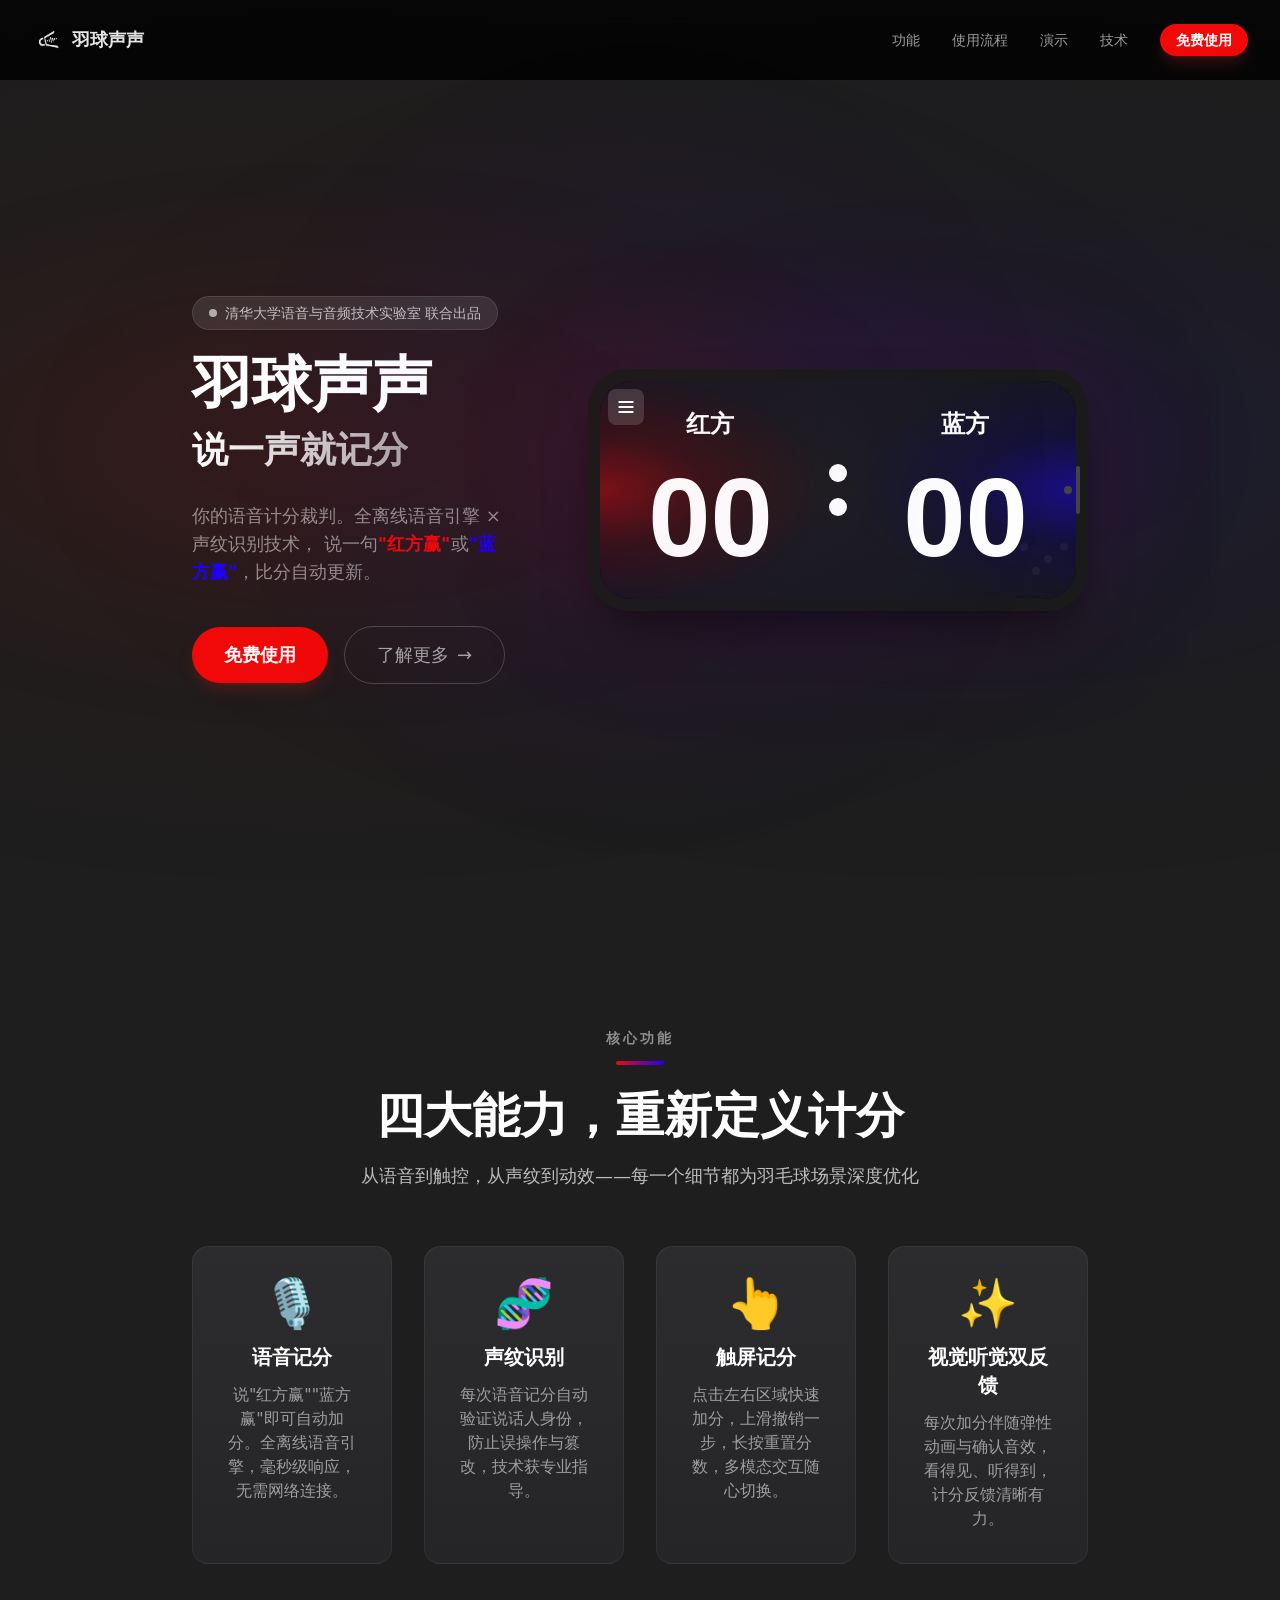
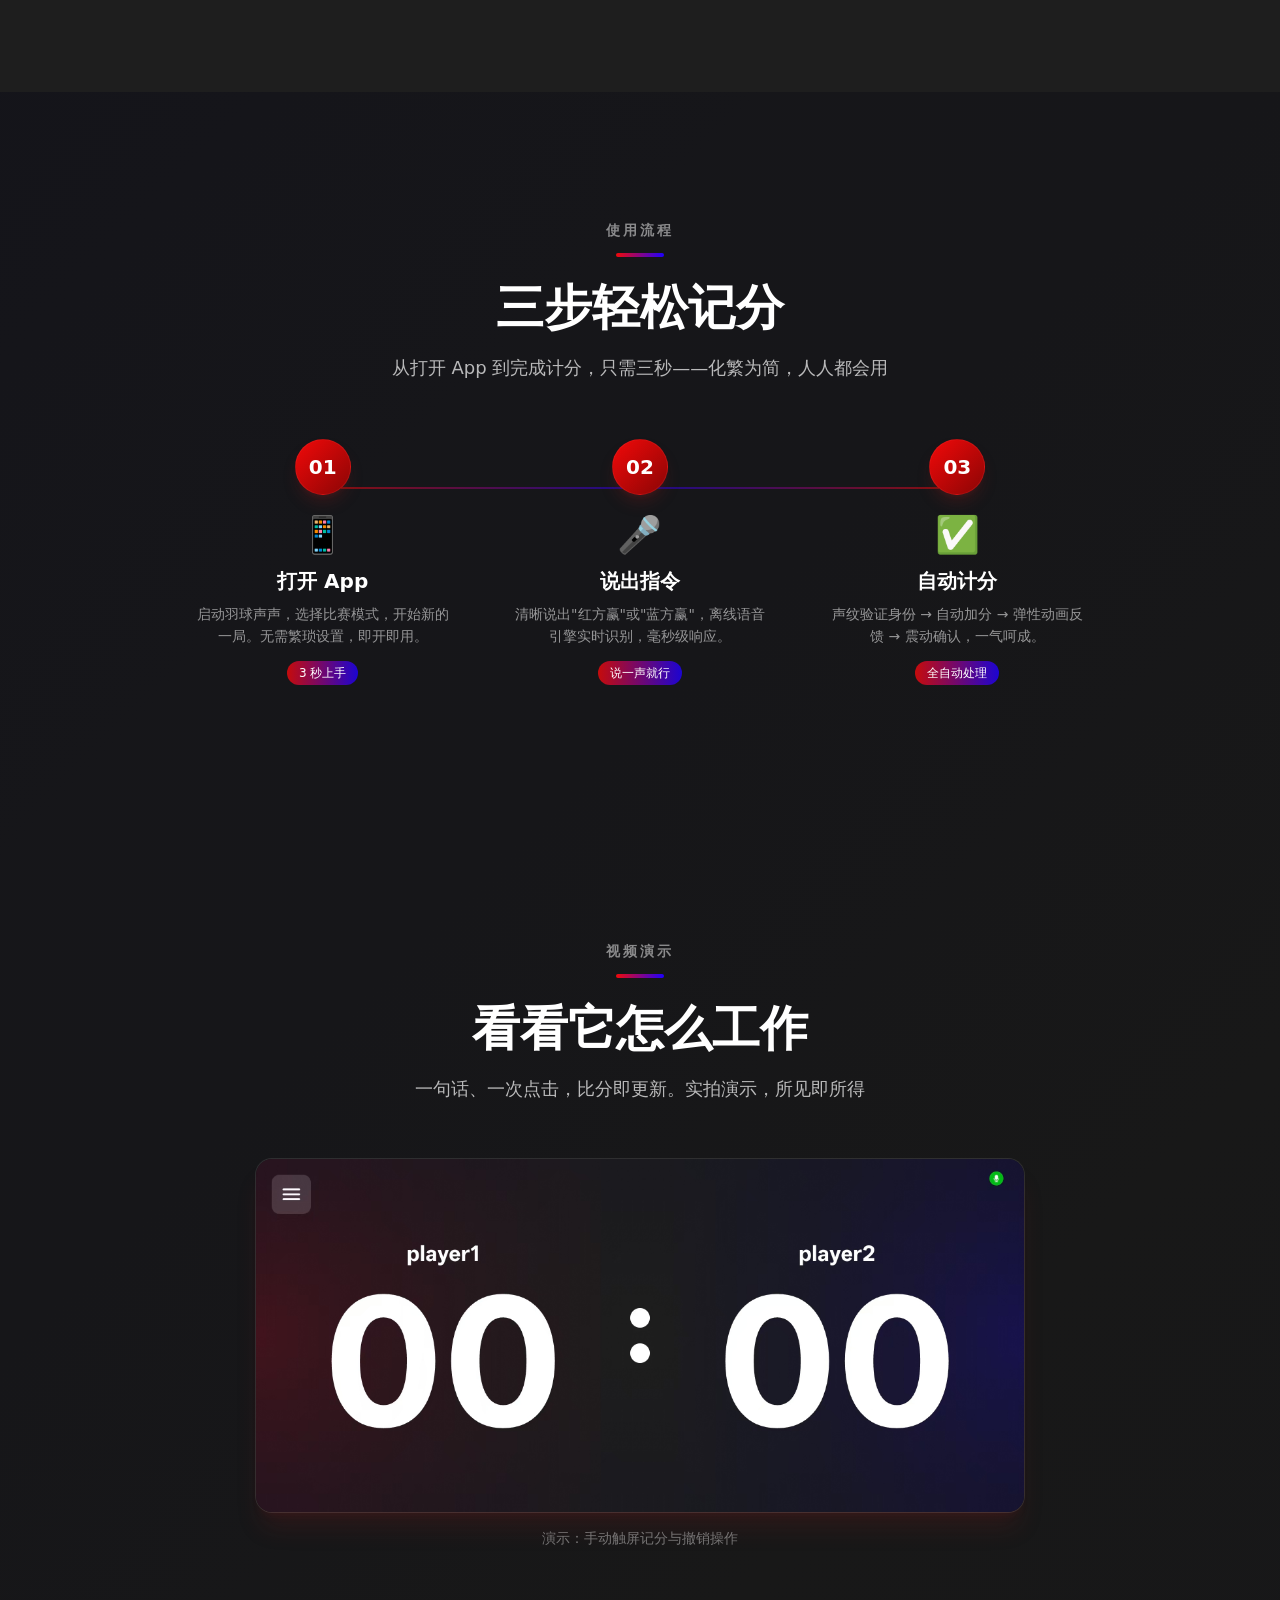
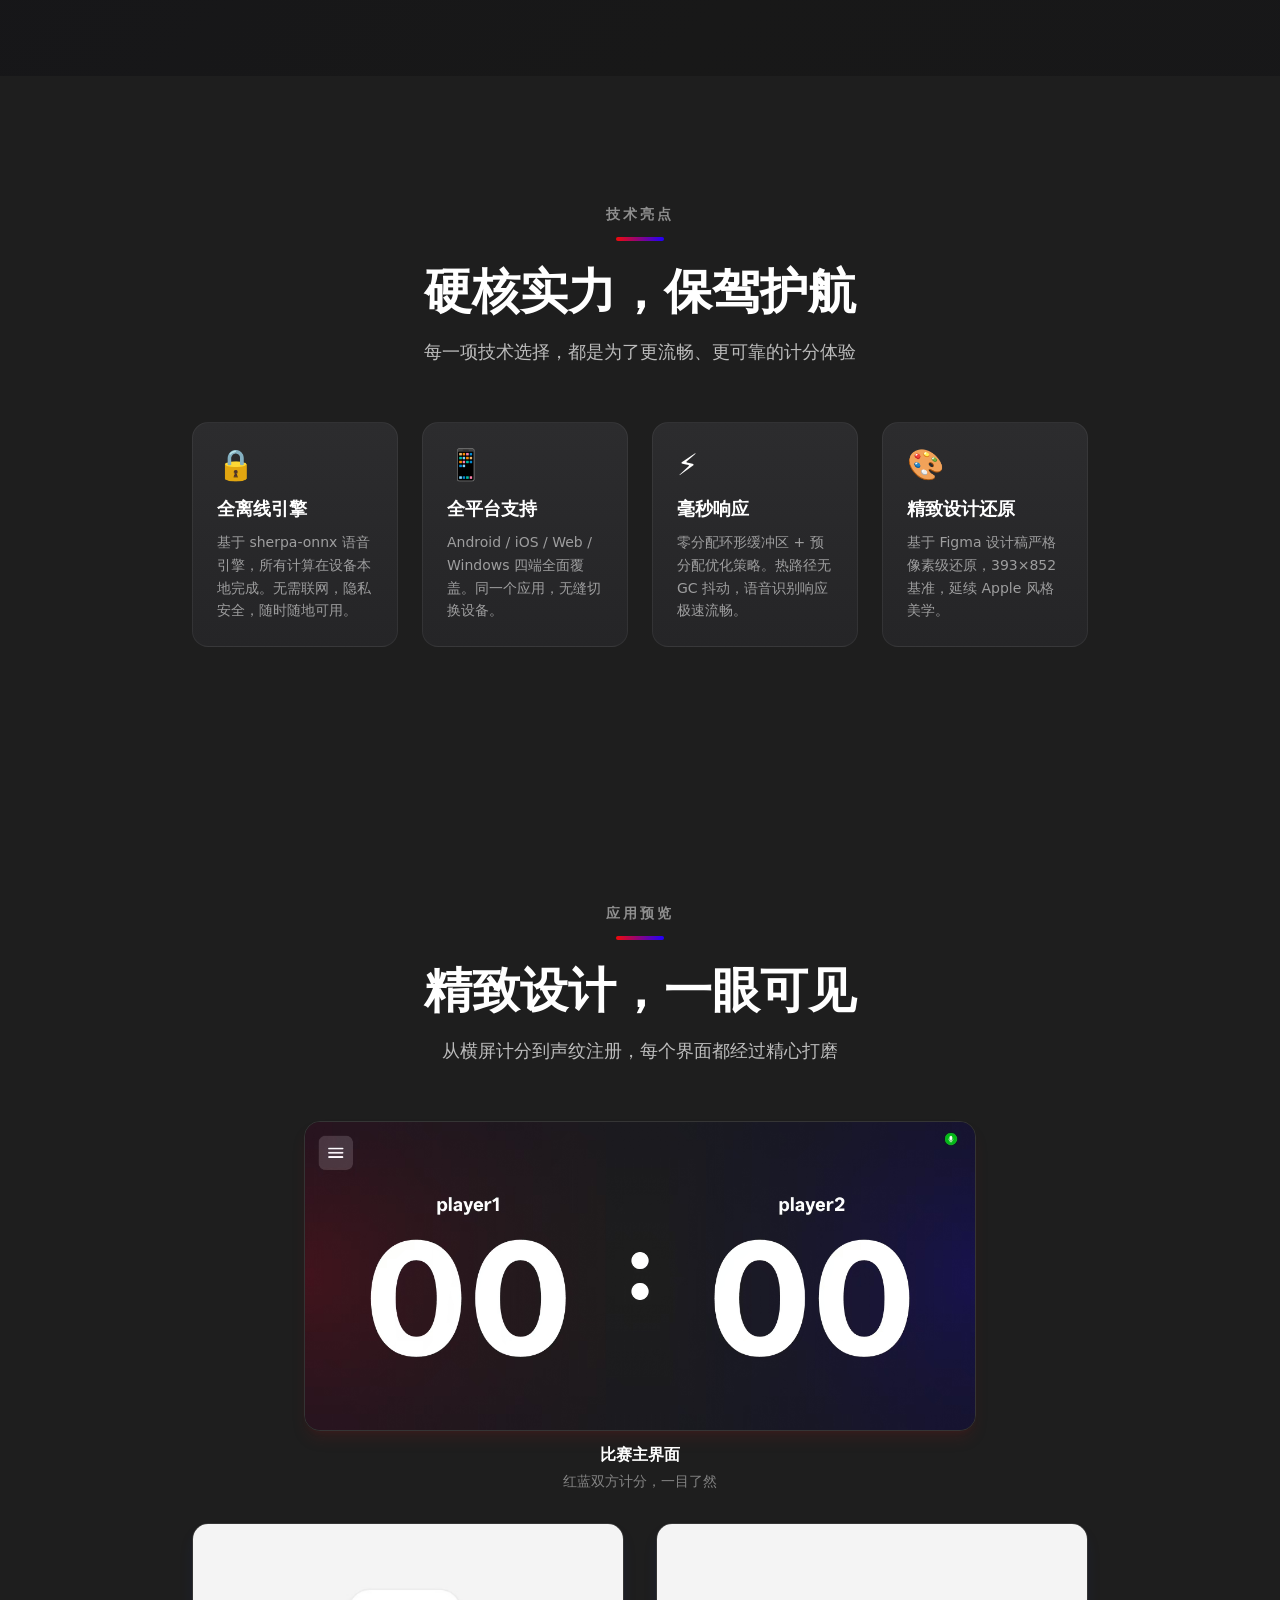
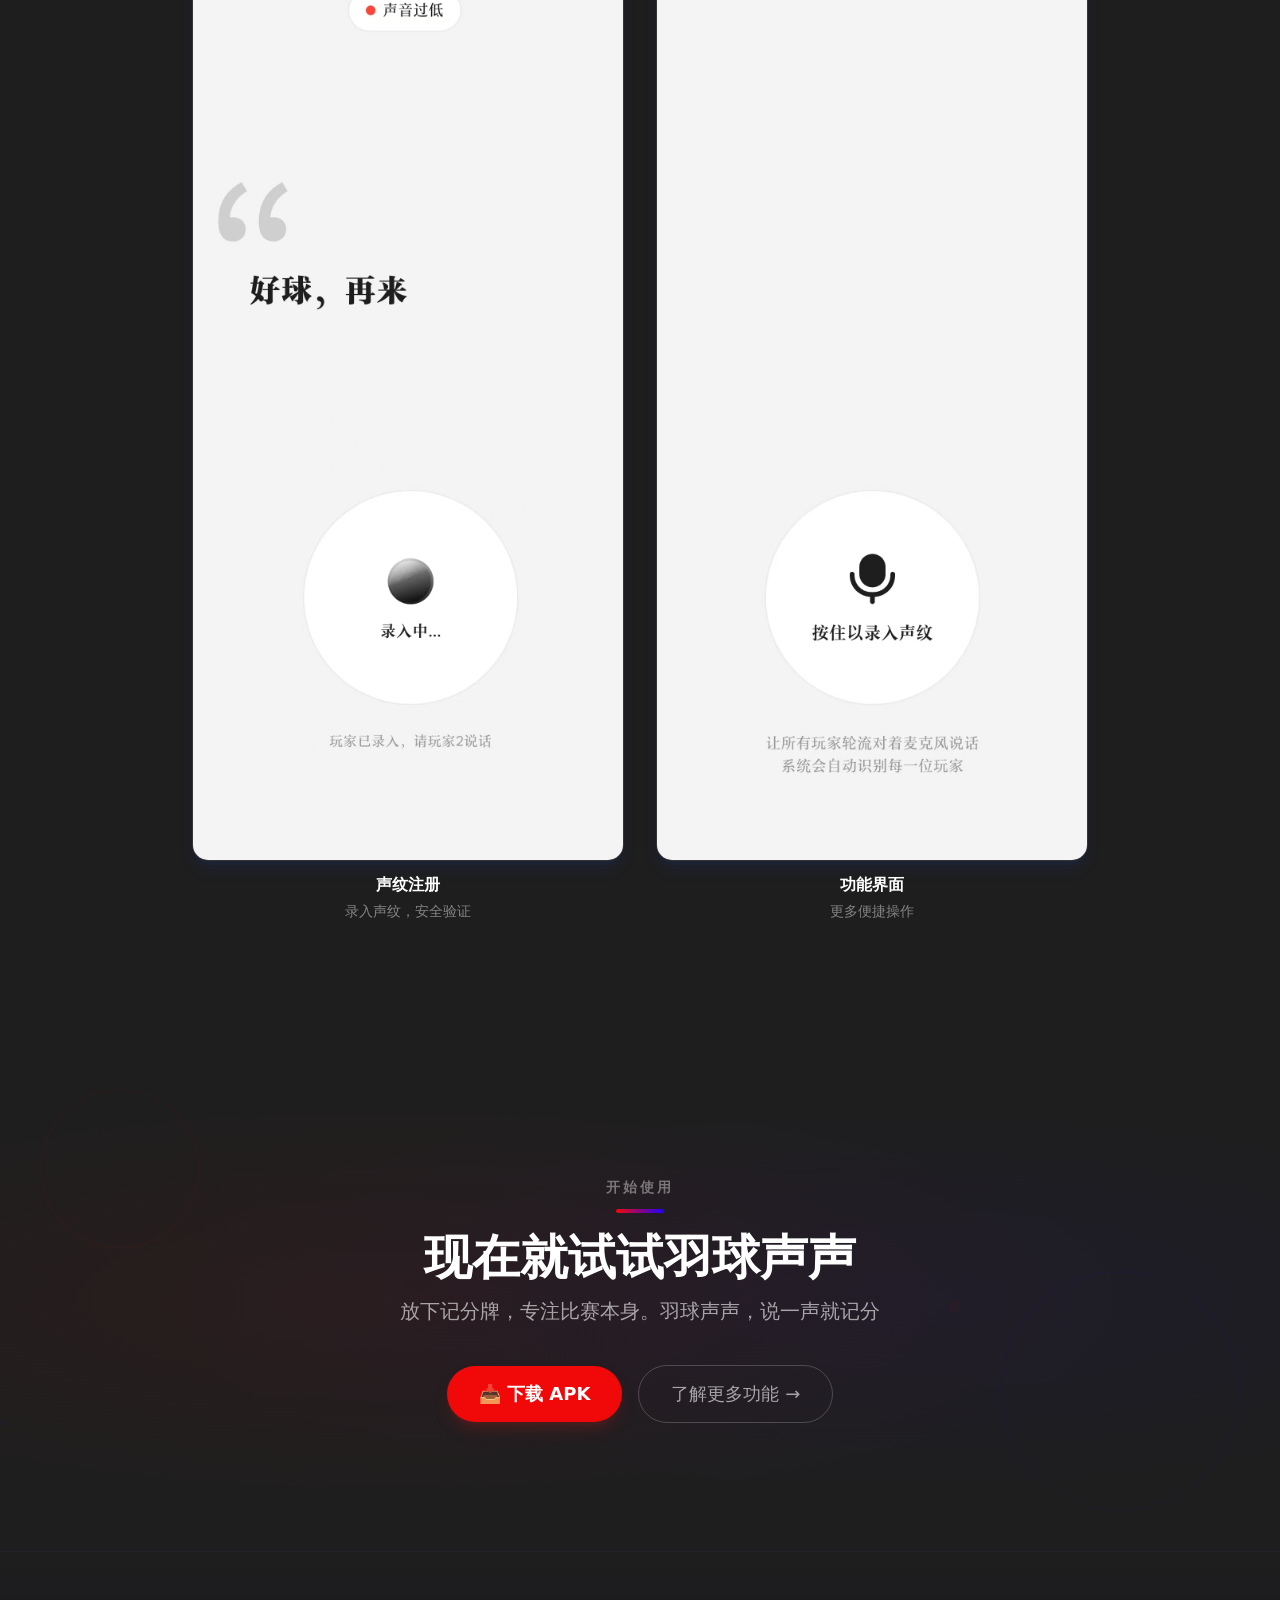
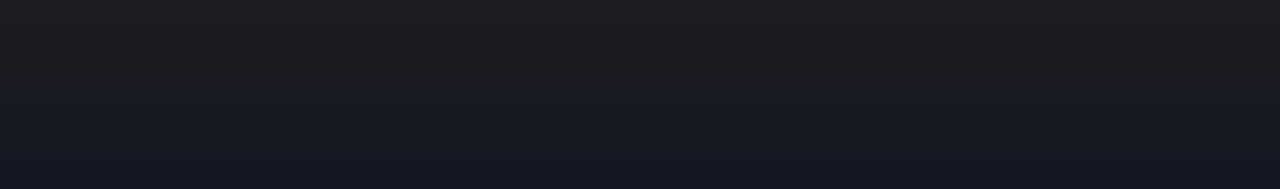
==== index.html @ 845336e5 "🎉 初始发布：羽球声声落地页 - 深色红蓝运动主题落地页 - 交互式计分器手机模拟器 - 粒子 Canvas 背景 - 全面动效系统（scroll reveal、鼠标跟随、3D tilt、磁吸按钮等）" ====
<!DOCTYPE html><html lang="zh-CN"> <head><meta charset="UTF-8"><meta name="viewport" content="width=device-width, initial-scale=1.0"><title>羽球声声 — 你的AI语音计分裁判</title><meta name="description" content="清华大学语音与音频技术实验室联合出品的AI语音羽毛球计分器。说一声就记分，声纹识别防误操作。"><link rel="icon" type="image/png" href="/favicon.png"><link rel="stylesheet" href="/_astro/index.CfbDm1qd.css"></head> <body class="bg-[#1E1E1E] text-white antialiased" style="background: linear-gradient(135deg, #161622 0%, #1E1E1E 50%, #1A1A22 100%);"> <!-- 鼠标跟随氛围光覆层 --> <div id="cursor-glow" class="fixed inset-0 pointer-events-none z-[9999]" style="background: radial-gradient(600px circle at var(--mx, 50%) var(--my, 50%), rgba(241,9,9,0.035) 0%, rgba(30,0,255,0.025) 40%, transparent 70%);"></div>  <header class="fixed top-0 left-0 right-0 z-50 bg-black/80 backdrop-blur-md transition-shadow duration-300" id="header"> <div class="max-w-7xl mx-auto px-5 md:px-8 flex items-center justify-between h-16 md:h-20"> <a href="/" class="flex items-center gap-2 shrink-0"> <img src="/assets/logo.png" alt="羽球声声" class="h-7 md:h-8 w-auto brightness-0 invert opacity-90"> <span class="font-bold text-base md:text-lg text-white/90">羽球声声</span> </a> <div class="hidden md:flex items-center gap-6 lg:gap-8"> <a href="#features" class="text-sm font-medium text-white/60 hover:text-white transition-colors">功能</a> <a href="#how-it-works" class="text-sm font-medium text-white/60 hover:text-white transition-colors">使用流程</a> <a href="#video" class="text-sm font-medium text-white/60 hover:text-white transition-colors">演示</a> <a href="#tech" class="text-sm font-medium text-white/60 hover:text-white transition-colors">技术</a> <a href="#hero" class="bg-[#F10909] text-white px-4 py-1.5 rounded-full text-sm font-semibold hover:bg-[#d00808] transition-colors shadow-lg shadow-red-900/40">免费使用</a> </div> <!-- Mobile menu button --> <button class="md:hidden flex flex-col gap-1.5 p-2" id="menu-btn" aria-label="菜单"> <span class="block w-6 h-0.5 bg-white/80 transition-all"></span> <span class="block w-6 h-0.5 bg-white/80 transition-all"></span> <span class="block w-6 h-0.5 bg-white/80 transition-all"></span> </button> </div> <!-- Mobile menu --> <div class="md:hidden hidden bg-[#1E1E1E] border-t border-white/10" id="mobile-menu"> <div class="flex flex-col px-5 py-4 gap-3"> <a href="#features" class="py-2 text-sm font-medium text-white/60 hover:text-white">功能</a> <a href="#how-it-works" class="py-2 text-sm font-medium text-white/60 hover:text-white">使用流程</a> <a href="#video" class="py-2 text-sm font-medium text-white/60 hover:text-white">演示</a> <a href="#tech" class="py-2 text-sm font-medium text-white/60 hover:text-white">技术</a> <a href="#hero" class="bg-white text-black px-5 py-2.5 rounded-full text-sm font-semibold text-center">免费使用</a> </div> </div> </header> <script type="module">const n=document.getElementById("header");window.addEventListener("scroll",()=>{n.classList.toggle("shadow-[0_1px_3px_rgba(255,255,255,0.08)]",window.scrollY>20)});const d=document.getElementById("menu-btn"),e=document.getElementById("mobile-menu");d?.addEventListener("click",()=>{e?.classList.toggle("hidden")});e?.querySelectorAll("a").forEach(t=>{t.addEventListener("click",()=>e.classList.add("hidden"))});</script> <section class="relative min-h-screen flex items-center overflow-hidden bg-[#1E1E1E] pt-20" id="hero"> <!-- 背景径向渐变氛围光：红蓝 --> <div class="absolute inset-0 bg-[radial-gradient(ellipse_at_25%_50%,rgba(241,9,9,0.12)_0%,rgba(139,5,5,0.04)_40%,transparent_70%)] parallax-bg"></div> <div class="absolute inset-0 bg-[radial-gradient(ellipse_at_75%_50%,rgba(30,0,255,0.10)_0%,rgba(14,0,123,0.03)_40%,transparent_70%)] parallax-bg"></div> <!-- Canvas 粒子背景 --> <canvas id="particle-canvas" class="absolute inset-0 w-full h-full pointer-events-none"></canvas> <div class="section-container relative z-10 w-full"> <div class="flex flex-col lg:flex-row items-center gap-14 lg:gap-20"> <!-- Left: Text content --> <div class="flex-1 text-center lg:text-left"> <div class="inline-flex items-center gap-2 bg-white/10 backdrop-blur-sm rounded-full px-4 py-1.5 mb-6 shadow-sm border border-white/10"> <span class="w-2 h-2 bg-white/60 rounded-full animate-pulse"></span> <span class="text-xs md:text-sm font-medium text-white/70">清华大学语音与音频技术实验室 联合出品</span> </div> <h1 class="text-4xl md:text-5xl lg:text-6xl font-extrabold text-white leading-tight mb-4">
羽球声声
</h1> <p class="text-2xl md:text-3xl lg:text-4xl font-bold text-white/80 mb-2 gradient-text-white inline-block">
说一声就记分
</p> <p class="text-base md:text-lg text-white/50 mt-6 mb-10 max-w-md mx-auto lg:mx-0 leading-relaxed">
你的语音计分裁判。全离线语音引擎 × 声纹识别技术，
          说一句<span class="font-semibold text-[#F10909]">"红方赢"</span>或<span class="font-semibold text-[#1E00FF]">"蓝方赢"</span>，比分自动更新。
</p> <div class="flex flex-col sm:flex-row items-center gap-4 justify-center lg:justify-start"> <a href="https://github.com/asher020950-rgb/yuqiushengsheng-apk/releases/download/v1.0.0/yumaoqiu.apk" target="_blank" class="magnetic-btn bg-[#F10909] text-white px-8 py-3.5 rounded-full text-lg font-semibold hover:bg-[#d00808] transition-all hover:shadow-xl hover:shadow-red-900/30 hover:scale-105 active:scale-95 shadow-lg shadow-red-900/40">
免费使用
</a> <a href="#features" class="group inline-flex items-center gap-2 text-white/60 px-8 py-3.5 rounded-full text-lg font-medium border border-white/20 hover:border-[#1E00FF]/50 hover:text-white hover:bg-white/5 transition-all">
了解更多 <span class="inline-block transition-transform duration-300 group-hover:translate-x-1.5">→</span> </a> </div> </div> <!-- Right: Landscape Phone Mockup with Interactive Scorekeeper --> <div class="flex-1 flex justify-center lg:justify-end"> <div class="relative"> <div class="relative w-[340px] sm:w-[420px] md:w-[500px] phone-tilt"> <div class="relative bg-[#1a1a1a] rounded-[2.5rem] p-3 shadow-2xl shadow-black/50"> <!-- Camera dot (landscape top) --> <div class="absolute top-1/2 -translate-y-1/2 right-4 w-2 h-2 bg-[#444] rounded-full z-10"></div> <!-- Screen: Interactive Scorekeeper --> <div class="bg-black rounded-[2rem] overflow-hidden relative touch-none select-none" style="aspect-ratio: 2352/1080;"> <!-- Layer 1: 全屏深色背景 (同 Flutter RadialGradient) --> <div class="absolute inset-0" style="background: radial-gradient(circle at center, #1E1E1E 0%, #1A1A20 50%, #161622 100%);"></div> <!-- Layer 2: 红/蓝氛围光（呼吸灯） --> <div class="absolute left-0 top-0 bottom-0 w-[45%] z-[1] glow-layer-glow-red"></div> <div class="absolute right-0 top-0 bottom-0 w-[45%] z-[1] glow-layer-glow-blue"></div> <!-- Layer 3: 加分闪白覆层 --> <div id="red-flash" class="absolute left-0 top-0 bottom-0 w-[45%] z-[2] pointer-events-none flash-overlay flash-red"></div> <div id="blue-flash" class="absolute right-0 top-0 bottom-0 w-[45%] z-[2] pointer-events-none flash-overlay flash-blue"></div> <!-- Layer 4: 比分内容布局 (flex row — 同 Flutter Row) --> <div class="absolute inset-0 z-[3] flex items-stretch"> <!-- 红方 (左半) --> <div id="red-zone" class="flex-1 flex items-center justify-center cursor-pointer select-none" style="touch-action: none; -webkit-user-select: none; user-select: none;"> <div class="text-center pointer-events-none"> <div class="text-white font-bold mb-3 sm:mb-4 md:mb-5 select-none" style="font-family: 'PingFang SC', 'SF Pro Display', sans-serif; font-size: clamp(14px, 3.5cqi, 24px);">红方</div> <div id="red-score" class="text-white font-extrabold leading-none select-none score-number" style="font-family: 'SF Pro Display', 'Helvetica Neue', sans-serif; font-size: clamp(2.8rem, 18cqi, 7rem);">00</div> </div> </div> <!-- 中间分割: 两个白色圆点 (同 Flutter _buildDotDivider) --> <div class="flex flex-col items-center justify-center gap-3 sm:gap-4 pointer-events-none px-1 sm:px-2 z-[4]"> <div class="w-[14px] h-[14px] sm:w-[18px] sm:h-[18px] bg-white rounded-full"></div> <div class="w-[14px] h-[14px] sm:w-[18px] sm:h-[18px] bg-white rounded-full"></div> </div> <!-- 蓝方 (右半) --> <div id="blue-zone" class="flex-1 flex items-center justify-center cursor-pointer select-none" style="touch-action: none; -webkit-user-select: none; user-select: none;"> <div class="text-center pointer-events-none"> <div class="text-white font-bold mb-3 sm:mb-4 md:mb-5 select-none" style="font-family: 'PingFang SC', 'SF Pro Display', sans-serif; font-size: clamp(14px, 3.5cqi, 24px);">蓝方</div> <div id="blue-score" class="text-white font-extrabold leading-none select-none score-number" style="font-family: 'SF Pro Display', 'Helvetica Neue', sans-serif; font-size: clamp(2.8rem, 18cqi, 7rem);">00</div> </div> </div> </div> <!-- Layer 5: 汉堡菜单 (同 Flutter _buildHamburgerMenu) --> <div class="absolute left-1.5 sm:left-2 top-1.5 sm:top-2 w-8 h-8 sm:w-9 sm:h-9 z-[6] bg-white/15 rounded-lg flex items-center justify-center pointer-events-none" style="border-radius: 8px;"> <svg width="20" height="20" viewBox="0 0 24 24" fill="none" stroke="white" stroke-width="2.5" stroke-linecap="round"> <line x1="4" y1="6" x2="20" y2="6"></line> <line x1="4" y1="12" x2="20" y2="12"></line> <line x1="4" y1="18" x2="20" y2="18"></line> </svg> </div> <!-- Layer 6: 上划撤回引导 Toast (同 Flutter _buildGuideToast) --> <div id="guide-toast" class="absolute top-2 sm:top-3 left-1/2 -translate-x-1/2 z-[6] pointer-events-none opacity-0 transition-opacity duration-300" style="display: none;"> <div class="bg-white rounded-full px-3 py-1.5 sm:px-4 sm:py-2 shadow-sm flex items-center gap-1.5 border" style="border-color: #EBEBEB; border-radius: 18px;"> <span class="w-2 h-2 rounded-full" style="background-color: #FF453A;"></span> <span class="text-xs sm:text-sm font-medium whitespace-nowrap" style="font-family: 'PingFang SC', sans-serif; color: #1E1E1E;">↑ 上划撤回</span> </div> </div> <!-- Layer 7: 重置确认弹窗 (同 Flutter AlertDialog) --> <div id="reset-dialog" class="hidden absolute inset-0 z-10 flex items-center justify-center" style="background: rgba(0,0,0,0.55);"> <div class="bg-white rounded-2xl p-5 mx-4 shadow-xl" style="max-width: 220px; border-radius: 16px;"> <div class="text-base font-bold mb-2" style="font-family: 'PingFang SC', sans-serif; color: #1E1E1E;">重置分数</div> <div class="text-sm mb-4" style="font-family: 'PingFang SC', sans-serif; color: #666;">确定要将双方分数重置为 0 吗？</div> <div class="flex justify-end gap-4"> <button id="reset-cancel" class="text-sm font-medium bg-transparent border-0 cursor-pointer" style="font-family: 'PingFang SC', sans-serif; color: #999;">取消</button> <button id="reset-confirm" class="text-sm font-bold bg-transparent border-0 cursor-pointer" style="font-family: 'PingFang SC', sans-serif; color: #FF453A;">确定</button> </div> </div> </div> </div> <!-- /Screen --> <!-- Home indicator (landscape right) --> <div class="absolute right-2 top-1/2 -translate-y-1/2 w-1 h-12 bg-[#444] rounded-full"></div> </div> <!-- Glow: 红蓝氛围 --> <div class="absolute -inset-4 bg-[#F10909]/5 rounded-[3rem] blur-3xl -z-10"></div> <div class="absolute -inset-6 bg-[#1E00FF]/5 rounded-[3rem] blur-3xl -z-10"></div> <!-- Decorative dots --> <div class="absolute -bottom-3 -right-3 w-20 h-20 opacity-10"> <div class="w-2 h-2 bg-white/60 rounded-full absolute top-0 left-0"></div> <div class="w-2 h-2 bg-white/60 rounded-full absolute top-6 left-3"></div> <div class="w-2 h-2 bg-white/60 rounded-full absolute top-0 left-10"></div> <div class="w-2 h-2 bg-white/60 rounded-full absolute top-3 left-6"></div> </div> </div> </div> </div> </div> </div> </section>  <script type="module" src="/_astro/Hero.astro_astro_type_script_index_0_lang.BxeQw0Gq.js"></script> <section id="features" class="py-24 md:py-32 bg-[#1E1E1E]"> <div class="section-container"> <p class="section-label">核心功能</p> <div class="section-divider"></div> <h2 class="section-title">四大能力，重新定义计分</h2> <p class="section-subtitle">从语音到触控，从声纹到动效——每一个细节都为羽毛球场景深度优化</p> <div class="grid grid-cols-1 md:grid-cols-2 lg:grid-cols-4 gap-6 md:gap-8" data-stagger> <div class="reveal-left group dark-card p-7 md:p-8 text-center hover:-translate-y-2" style="background:linear-gradient(180deg, #2C2C2E 0%, #252527 100%);transition-delay:0ms"> <div class="relative inline-block"> <div class="text-4xl md:text-5xl mb-4 group-hover:scale-110 transition-transform duration-300 icon-float">🎙️</div> <div class="absolute -inset-4 rounded-full opacity-0 group-hover:opacity-100 transition-opacity duration-500 pointer-events-none" style="background:radial-gradient(circle, rgba(241,9,9,0.03) 0%, transparent 70%)"></div> </div> <h3 class="text-xl font-bold text-white mb-3">语音记分</h3> <p class="text-sm md:text-base text-white/55 leading-relaxed">说&quot;红方赢&quot;&quot;蓝方赢&quot;即可自动加分。全离线语音引擎，毫秒级响应，无需网络连接。</p> </div><div class="reveal-right group dark-card p-7 md:p-8 text-center hover:-translate-y-2" style="background:linear-gradient(180deg, #2C2C2E 0%, #252527 100%);transition-delay:100ms"> <div class="relative inline-block"> <div class="text-4xl md:text-5xl mb-4 group-hover:scale-110 transition-transform duration-300 icon-float">🧬</div> <div class="absolute -inset-4 rounded-full opacity-0 group-hover:opacity-100 transition-opacity duration-500 pointer-events-none" style="background:radial-gradient(circle, rgba(30,0,255,0.03) 0%, transparent 70%)"></div> </div> <h3 class="text-xl font-bold text-white mb-3">声纹识别</h3> <p class="text-sm md:text-base text-white/55 leading-relaxed">每次语音记分自动验证说话人身份，防止误操作与篡改，技术获专业指导。</p> </div><div class="reveal-left group dark-card p-7 md:p-8 text-center hover:-translate-y-2" style="background:linear-gradient(180deg, #2C2C2E 0%, #252527 100%);transition-delay:200ms"> <div class="relative inline-block"> <div class="text-4xl md:text-5xl mb-4 group-hover:scale-110 transition-transform duration-300 icon-float">👆</div> <div class="absolute -inset-4 rounded-full opacity-0 group-hover:opacity-100 transition-opacity duration-500 pointer-events-none" style="background:radial-gradient(circle, rgba(241,9,9,0.03) 0%, transparent 70%)"></div> </div> <h3 class="text-xl font-bold text-white mb-3">触屏记分</h3> <p class="text-sm md:text-base text-white/55 leading-relaxed">点击左右区域快速加分，上滑撤销一步，长按重置分数，多模态交互随心切换。</p> </div><div class="reveal-right group dark-card p-7 md:p-8 text-center hover:-translate-y-2" style="background:linear-gradient(180deg, #2C2C2E 0%, #252527 100%);transition-delay:300ms"> <div class="relative inline-block"> <div class="text-4xl md:text-5xl mb-4 group-hover:scale-110 transition-transform duration-300 icon-float">✨</div> <div class="absolute -inset-4 rounded-full opacity-0 group-hover:opacity-100 transition-opacity duration-500 pointer-events-none" style="background:radial-gradient(circle, rgba(30,0,255,0.03) 0%, transparent 70%)"></div> </div> <h3 class="text-xl font-bold text-white mb-3">视觉听觉双反馈</h3> <p class="text-sm md:text-base text-white/55 leading-relaxed">每次加分伴随弹性动画与确认音效，看得见、听得到，计分反馈清晰有力。</p> </div> </div> </div> </section> <section id="how-it-works" class="py-24 md:py-32 bg-black/20"> <div class="section-container"> <p class="section-label">使用流程</p> <div class="section-divider"></div> <h2 class="section-title">三步轻松记分</h2> <p class="section-subtitle">从打开 App 到完成计分，只需三秒——化繁为简，人人都会用</p> <div class="grid grid-cols-1 md:grid-cols-3 gap-10 md:gap-14 relative" data-stagger> <!-- Connector line (desktop): 红蓝渐变 + 绘制动画 --> <div class="hidden md:block absolute top-12 left-[16.67%] right-[16.67%] h-0.5 bg-gradient-to-r from-[#F10909] via-[#1E00FF] to-[#F10909] opacity-50 line-animate" style="transform: scaleX(0); animation-play-state: paused;"></div> <div class="reveal text-center relative" style="transition-delay:0ms"> <div class="w-14 h-14 rounded-full bg-gradient-to-br from-[#F10909] to-[#8B0505] text-white text-xl font-bold flex items-center justify-center mx-auto mb-5 relative z-10 shadow-lg shadow-red-900/30 border border-red-500/20"> 01 </div> <div class="text-4xl mb-3">📱</div> <h3 class="text-xl font-bold text-white mb-2">打开 App</h3> <p class="text-sm text-white/55 leading-relaxed max-w-xs mx-auto mb-3">启动羽球声声，选择比赛模式，开始新的一局。无需繁琐设置，即开即用。</p> <span class="inline-block text-xs font-medium text-white bg-gradient-to-r from-[#F10909]/80 to-[#1E00FF]/80 px-3 py-1 rounded-full">3 秒上手</span> </div><div class="reveal text-center relative" style="transition-delay:150ms"> <div class="w-14 h-14 rounded-full bg-gradient-to-br from-[#F10909] to-[#8B0505] text-white text-xl font-bold flex items-center justify-center mx-auto mb-5 relative z-10 shadow-lg shadow-red-900/30 border border-red-500/20"> 02 </div> <div class="text-4xl mb-3">🎤</div> <h3 class="text-xl font-bold text-white mb-2">说出指令</h3> <p class="text-sm text-white/55 leading-relaxed max-w-xs mx-auto mb-3">清晰说出&quot;红方赢&quot;或&quot;蓝方赢&quot;，离线语音引擎实时识别，毫秒级响应。</p> <span class="inline-block text-xs font-medium text-white bg-gradient-to-r from-[#F10909]/80 to-[#1E00FF]/80 px-3 py-1 rounded-full">说一声就行</span> </div><div class="reveal text-center relative" style="transition-delay:300ms"> <div class="w-14 h-14 rounded-full bg-gradient-to-br from-[#F10909] to-[#8B0505] text-white text-xl font-bold flex items-center justify-center mx-auto mb-5 relative z-10 shadow-lg shadow-red-900/30 border border-red-500/20"> 03 </div> <div class="text-4xl mb-3">✅</div> <h3 class="text-xl font-bold text-white mb-2">自动计分</h3> <p class="text-sm text-white/55 leading-relaxed max-w-xs mx-auto mb-3">声纹验证身份 → 自动加分 → 弹性动画反馈 → 震动确认，一气呵成。</p> <span class="inline-block text-xs font-medium text-white bg-gradient-to-r from-[#F10909]/80 to-[#1E00FF]/80 px-3 py-1 rounded-full">全自动处理</span> </div> </div> </div> </section> <script type="module">(function(){const e=document.querySelector(".line-animate");if(!e||window.matchMedia("(prefers-reduced-motion: reduce)").matches)return;const n=new IntersectionObserver(([t])=>{t.isIntersecting&&(e.style.animationPlayState="running",n.unobserve(e))},{threshold:.3});n.observe(e)})();</script> <section id="video" class="py-24 md:py-32 bg-black/20"> <div class="section-container"> <p class="section-label">视频演示</p> <div class="section-divider"></div> <h2 class="section-title">看看它怎么工作</h2> <p class="section-subtitle">一句话、一次点击，比分即更新。实拍演示，所见即所得</p> <div class="max-w-3xl mx-auto reveal-left"> <div class="group relative rounded-2xl overflow-hidden shadow-xl shadow-red-900/20 bg-[#1a1a1a] ring-1 ring-white/10 transition-all duration-500"> <div class="absolute -inset-0.5 bg-gradient-to-r from-[#F10909]/0 via-[#1E00FF]/20 to-[#F10909]/0 rounded-2xl opacity-0 group-hover:opacity-100 blur-xl transition-opacity duration-700"></div> <video src="/assets/demo.mp4" class="w-full relative z-10" autoplay muted loop playsinline poster="/assets/screenshot-1.jpg"></video> </div> <p class="text-center text-sm text-white/40 mt-4 reveal" style="transition-delay: 200ms;">演示：手动触屏记分与撤销操作</p> </div> </div> </section> <section id="tech" class="py-24 md:py-32 bg-[#1E1E1E]"> <div class="section-container"> <p class="section-label">技术亮点</p> <div class="section-divider"></div> <h2 class="section-title">硬核实力，保驾护航</h2> <p class="section-subtitle">每一项技术选择，都是为了更流畅、更可靠的计分体验</p> <div class="grid grid-cols-1 sm:grid-cols-2 lg:grid-cols-4 gap-6" data-stagger> <div class="reveal-scale group dark-card p-6" style="background:linear-gradient(180deg, #2C2C2E 0%, #252527 100%);transition-delay:0ms"> <div class="text-3xl mb-3 transition-transform duration-500 group-hover:scale-110 icon-float">🔒</div> <h3 class="text-lg font-bold text-white mb-2">全离线引擎</h3> <p class="text-sm text-white/55 leading-relaxed">基于 sherpa-onnx 语音引擎，所有计算在设备本地完成。无需联网，隐私安全，随时随地可用。</p> </div><div class="reveal-scale group dark-card p-6" style="background:linear-gradient(180deg, #2C2C2E 0%, #252527 100%);transition-delay:80ms"> <div class="text-3xl mb-3 transition-transform duration-500 group-hover:scale-110 icon-float">📱</div> <h3 class="text-lg font-bold text-white mb-2">全平台支持</h3> <p class="text-sm text-white/55 leading-relaxed">Android / iOS / Web / Windows 四端全面覆盖。同一个应用，无缝切换设备。</p> </div><div class="reveal-scale group dark-card p-6" style="background:linear-gradient(180deg, #2C2C2E 0%, #252527 100%);transition-delay:160ms"> <div class="text-3xl mb-3 transition-transform duration-500 group-hover:scale-110 icon-float">⚡</div> <h3 class="text-lg font-bold text-white mb-2">毫秒响应</h3> <p class="text-sm text-white/55 leading-relaxed">零分配环形缓冲区 + 预分配优化策略。热路径无 GC 抖动，语音识别响应极速流畅。</p> </div><div class="reveal-scale group dark-card p-6" style="background:linear-gradient(180deg, #2C2C2E 0%, #252527 100%);transition-delay:240ms"> <div class="text-3xl mb-3 transition-transform duration-500 group-hover:scale-110 icon-float">🎨</div> <h3 class="text-lg font-bold text-white mb-2">精致设计还原</h3> <p class="text-sm text-white/55 leading-relaxed">基于 Figma 设计稿严格像素级还原，393×852 基准，延续 Apple 风格美学。</p> </div> </div> </div> </section> <section id="screenshots" class="py-24 md:py-32 bg-[#1E1E1E]"> <div class="section-container"> <p class="section-label">应用预览</p> <div class="section-divider"></div> <h2 class="section-title">精致设计，一眼可见</h2> <p class="section-subtitle">从横屏计分到声纹注册，每个界面都经过精心打磨</p> <div class="max-w-4xl mx-auto"> <!-- Top: 横屏主界面，居中宽幅 --> <div class="reveal mb-6 md:mb-8 max-w-2xl mx-auto"> <div class="group rounded-2xl overflow-hidden shadow-lg shadow-red-900/20 border border-white/10 hover:shadow-xl hover:shadow-red-900/30 transition-all duration-500 hover:scale-[1.01]"> <img src="/assets/screenshot-1.jpg" alt="横屏计分主界面" class="w-full h-auto transition-transform duration-700 group-hover:scale-[1.03]" loading="eager"> </div> <div class="mt-3 text-center"> <h4 class="text-base font-semibold text-white">比赛主界面</h4> <p class="text-sm text-white/45 mt-1">红蓝双方计分，一目了然</p> </div> </div> <!-- Bottom: 两个竖屏界面并列，左右交替滑入 --> <div class="grid grid-cols-1 md:grid-cols-2 gap-6 md:gap-8"> <div class="reveal-left" style="transition-delay:150ms"> <div class="group rounded-2xl overflow-hidden shadow-lg shadow-blue-900/20 border border-white/10 hover:shadow-xl hover:shadow-blue-900/30 transition-all duration-500 hover:scale-[1.02]"> <img src="/assets/screenshot-2.jpg" alt="声纹录入界面" class="w-full h-auto transition-transform duration-700 group-hover:scale-[1.04]" loading="lazy"> </div> <div class="mt-3 text-center"> <h4 class="text-base font-semibold text-white">声纹注册</h4> <p class="text-sm text-white/45 mt-1">录入声纹，安全验证</p> </div> </div><div class="reveal-right" style="transition-delay:300ms"> <div class="group rounded-2xl overflow-hidden shadow-lg shadow-blue-900/20 border border-white/10 hover:shadow-xl hover:shadow-blue-900/30 transition-all duration-500 hover:scale-[1.02]"> <img src="/assets/screenshot-3.jpg" alt="其他功能界面" class="w-full h-auto transition-transform duration-700 group-hover:scale-[1.04]" loading="lazy"> </div> <div class="mt-3 text-center"> <h4 class="text-base font-semibold text-white">功能界面</h4> <p class="text-sm text-white/45 mt-1">更多便捷操作</p> </div> </div> </div> </div> </div> </section> <section id="cta" class="py-24 md:py-32 bg-[#1E1E1E] text-white relative overflow-hidden"> <!-- 红蓝氛围光 --> <div class="absolute inset-0 bg-[radial-gradient(ellipse_at_30%_50%,rgba(241,9,9,0.06)_0%,transparent_60%)]"></div> <div class="absolute inset-0 bg-[radial-gradient(ellipse_at_70%_50%,rgba(30,0,255,0.05)_0%,transparent_60%)]"></div> <!-- Decorative dots --> <div class="absolute inset-0 opacity-[0.03]"> <div class="absolute top-10 left-10 w-40 h-40 border-2 border-[#F10909] rounded-full animate-spin-slow"></div> <div class="absolute bottom-10 right-10 w-60 h-60 border-2 border-[#1E00FF] rounded-full animate-spin-slower"></div> <div class="absolute top-1/2 right-1/4 w-3 h-3 bg-[#F10909] rounded-full animate-pulse"></div> <div class="absolute bottom-1/4 left-1/5 w-2 h-2 bg-[#1E00FF] rounded-full animate-pulse" style="animation-delay: 1s;"></div> </div> <div class="section-container text-center relative z-10"> <p class="text-sm font-semibold tracking-[0.2em] text-white/40 uppercase mb-3">开始使用</p> <div class="w-12 h-1 bg-gradient-to-r from-[#F10909] to-[#1E00FF] rounded-full mx-auto mb-5"></div> <h2 class="text-3xl md:text-4xl lg:text-5xl font-bold mb-4">现在就试试羽球声声</h2> <p class="text-lg md:text-xl text-white/60 mb-10 max-w-xl mx-auto leading-relaxed">
放下记分牌，专注比赛本身。羽球声声，说一声就记分
</p> <div class="flex flex-col sm:flex-row items-center justify-center gap-4"> <a href="https://github.com/asher020950-rgb/yuqiushengsheng-apk/releases/download/v1.0.0/yumaoqiu.apk" target="_blank" class="group magnetic-btn bg-[#F10909] text-white px-8 py-3.5 rounded-full text-lg font-bold hover:bg-[#d00808] transition-all hover:shadow-xl hover:shadow-red-900/30 hover:scale-105 active:scale-95 shadow-lg shadow-red-900/40 btn-pulse-glow"> <span class="inline-block transition-transform duration-500 group-hover:animate-bounce">📥</span> 下载 APK
</a> <a href="#features" class="group text-white/60 px-8 py-3.5 rounded-full text-lg font-medium border border-white/20 hover:border-[#1E00FF]/50 hover:text-white hover:bg-white/5 transition-all">
了解更多功能 <span class="inline-block transition-transform duration-300 group-hover:translate-x-1.5">→</span> </a> </div> </div> </section> <footer class="py-14 bg-[#1E1E1E] text-[#999] border-t border-white/5" style="background: linear-gradient(180deg, #1E1E1E 0%, #161622 100%);"> <div class="section-container reveal"> <div class="flex flex-col md:flex-row items-center justify-between gap-6"> <div class="flex items-center gap-3"> <img src="/assets/logo.png" alt="羽球声声" class="h-8 w-auto brightness-0 invert opacity-80"> <span class="font-bold text-lg text-white/90">羽球声声</span> </div> <div class="flex flex-col md:flex-row items-center gap-4 md:gap-8 text-sm"> <span class="text-white/40">清华大学语音与音频技术实验室 联合出品</span> <span class="hidden md:inline text-white/15">|</span> <span class="text-white/35">声纹技术获研究生指导</span> </div> </div> <div class="mt-10 pt-8 border-t border-white/10 text-center text-sm text-white/30"> <p>&copy; 2026 羽球声声. All rights reserved.</p> </div> </div> </footer>  <!-- 全局动效脚本 --> <script type="module">(function(){const c=window.matchMedia("(prefers-reduced-motion: reduce)");if(c.matches)return;const l=document.getElementById("cursor-glow");if(l&&!c.matches){let e=function(){o+=(t-o)*.08,r+=(n-r)*.08,l.style.setProperty("--mx",o+"%"),l.style.setProperty("--my",r+"%"),requestAnimationFrame(e)},t=50,n=50,o=50,r=50;document.addEventListener("pointermove",s=>{t=s.clientX/window.innerWidth*100,n=s.clientY/window.innerHeight*100}),requestAnimationFrame(e)}const a=[".reveal",".reveal-left",".reveal-right",".reveal-scale"],d=new IntersectionObserver(e=>{e.forEach(t=>{if(t.isIntersecting){const n=t.target.closest("[data-stagger]");n&&n.querySelectorAll(a.join(",")).forEach((r,s)=>{r.style.setProperty("--reveal-delay",`${s*100}ms`)}),requestAnimationFrame(()=>{requestAnimationFrame(()=>{t.target.classList.add("visible")})}),d.unobserve(t.target)}})},{threshold:.08,rootMargin:"0px 0px -40px 0px"});document.querySelectorAll(a.join(",")).forEach(e=>d.observe(e));const m=document.querySelectorAll(".parallax-bg");if(m.length){let e=!1;window.addEventListener("scroll",()=>{e||(requestAnimationFrame(()=>{m.forEach(t=>{const n=t.getBoundingClientRect(),o=n.top+n.height/2,r=window.innerHeight/2,s=(o-r)*.03;t.style.transform=`translateY(${s}px)`}),e=!1}),e=!0)})}const i=document.querySelector(".phone-tilt");i&&(i.addEventListener("pointermove",e=>{const t=i.getBoundingClientRect(),n=(e.clientX-t.left)/t.width,r=((e.clientY-t.top)/t.height-.5)*-6,s=(n-.5)*6;i.style.transform=`perspective(800px) rotateX(${r}deg) rotateY(${s}deg) scale3d(1.02,1.02,1.02)`}),i.addEventListener("pointerleave",()=>{i.style.transform="perspective(800px) rotateX(0deg) rotateY(0deg) scale3d(1,1,1)"})),document.querySelectorAll(".magnetic-btn").forEach(e=>{e.addEventListener("pointermove",t=>{const n=e.getBoundingClientRect(),o=(t.clientX-n.left-n.width/2)*.25,r=(t.clientY-n.top-n.height/2)*.25;e.style.transform=`translate(${o}px, ${r}px)`}),e.addEventListener("pointerleave",()=>{e.style.transform=""})})})();</script> </body> </html>
---- _astro/index.CfbDm1qd.css ----
*,:before,:after{--tw-border-spacing-x: 0;--tw-border-spacing-y: 0;--tw-translate-x: 0;--tw-translate-y: 0;--tw-rotate: 0;--tw-skew-x: 0;--tw-skew-y: 0;--tw-scale-x: 1;--tw-scale-y: 1;--tw-pan-x: ;--tw-pan-y: ;--tw-pinch-zoom: ;--tw-scroll-snap-strictness: proximity;--tw-gradient-from-position: ;--tw-gradient-via-position: ;--tw-gradient-to-position: ;--tw-ordinal: ;--tw-slashed-zero: ;--tw-numeric-figure: ;--tw-numeric-spacing: ;--tw-numeric-fraction: ;--tw-ring-inset: ;--tw-ring-offset-width: 0px;--tw-ring-offset-color: #fff;--tw-ring-color: rgb(59 130 246 / .5);--tw-ring-offset-shadow: 0 0 #0000;--tw-ring-shadow: 0 0 #0000;--tw-shadow: 0 0 #0000;--tw-shadow-colored: 0 0 #0000;--tw-blur: ;--tw-brightness: ;--tw-contrast: ;--tw-grayscale: ;--tw-hue-rotate: ;--tw-invert: ;--tw-saturate: ;--tw-sepia: ;--tw-drop-shadow: ;--tw-backdrop-blur: ;--tw-backdrop-brightness: ;--tw-backdrop-contrast: ;--tw-backdrop-grayscale: ;--tw-backdrop-hue-rotate: ;--tw-backdrop-invert: ;--tw-backdrop-opacity: ;--tw-backdrop-saturate: ;--tw-backdrop-sepia: ;--tw-contain-size: ;--tw-contain-layout: ;--tw-contain-paint: ;--tw-contain-style: }::backdrop{--tw-border-spacing-x: 0;--tw-border-spacing-y: 0;--tw-translate-x: 0;--tw-translate-y: 0;--tw-rotate: 0;--tw-skew-x: 0;--tw-skew-y: 0;--tw-scale-x: 1;--tw-scale-y: 1;--tw-pan-x: ;--tw-pan-y: ;--tw-pinch-zoom: ;--tw-scroll-snap-strictness: proximity;--tw-gradient-from-position: ;--tw-gradient-via-position: ;--tw-gradient-to-position: ;--tw-ordinal: ;--tw-slashed-zero: ;--tw-numeric-figure: ;--tw-numeric-spacing: ;--tw-numeric-fraction: ;--tw-ring-inset: ;--tw-ring-offset-width: 0px;--tw-ring-offset-color: #fff;--tw-ring-color: rgb(59 130 246 / .5);--tw-ring-offset-shadow: 0 0 #0000;--tw-ring-shadow: 0 0 #0000;--tw-shadow: 0 0 #0000;--tw-shadow-colored: 0 0 #0000;--tw-blur: ;--tw-brightness: ;--tw-contrast: ;--tw-grayscale: ;--tw-hue-rotate: ;--tw-invert: ;--tw-saturate: ;--tw-sepia: ;--tw-drop-shadow: ;--tw-backdrop-blur: ;--tw-backdrop-brightness: ;--tw-backdrop-contrast: ;--tw-backdrop-grayscale: ;--tw-backdrop-hue-rotate: ;--tw-backdrop-invert: ;--tw-backdrop-opacity: ;--tw-backdrop-saturate: ;--tw-backdrop-sepia: ;--tw-contain-size: ;--tw-contain-layout: ;--tw-contain-paint: ;--tw-contain-style: }*,:before,:after{box-sizing:border-box;border-width:0;border-style:solid;border-color:#e5e7eb}:before,:after{--tw-content: ""}html,:host{line-height:1.5;-webkit-text-size-adjust:100%;-moz-tab-size:4;-o-tab-size:4;tab-size:4;font-family:Inter,PingFang SC,system-ui,sans-serif;font-feature-settings:normal;font-variation-settings:normal;-webkit-tap-highlight-color:transparent}body{margin:0;line-height:inherit}hr{height:0;color:inherit;border-top-width:1px}abbr:where([title]){-webkit-text-decoration:underline dotted;text-decoration:underline dotted}h1,h2,h3,h4,h5,h6{font-size:inherit;font-weight:inherit}a{color:inherit;text-decoration:inherit}b,strong{font-weight:bolder}code,kbd,samp,pre{font-family:ui-monospace,SFMono-Regular,Menlo,Monaco,Consolas,Liberation Mono,Courier New,monospace;font-feature-settings:normal;font-variation-settings:normal;font-size:1em}small{font-size:80%}sub,sup{font-size:75%;line-height:0;position:relative;vertical-align:baseline}sub{bottom:-.25em}sup{top:-.5em}table{text-indent:0;border-color:inherit;border-collapse:collapse}button,input,optgroup,select,textarea{font-family:inherit;font-feature-settings:inherit;font-variation-settings:inherit;font-size:100%;font-weight:inherit;line-height:inherit;letter-spacing:inherit;color:inherit;margin:0;padding:0}button,select{text-transform:none}button,input:where([type=button]),input:where([type=reset]),input:where([type=submit]){-webkit-appearance:button;background-color:transparent;background-image:none}:-moz-focusring{outline:auto}:-moz-ui-invalid{box-shadow:none}progress{vertical-align:baseline}::-webkit-inner-spin-button,::-webkit-outer-spin-button{height:auto}[type=search]{-webkit-appearance:textfield;outline-offset:-2px}::-webkit-search-decoration{-webkit-appearance:none}::-webkit-file-upload-button{-webkit-appearance:button;font:inherit}summary{display:list-item}blockquote,dl,dd,h1,h2,h3,h4,h5,h6,hr,figure,p,pre{margin:0}fieldset{margin:0;padding:0}legend{padding:0}ol,ul,menu{list-style:none;margin:0;padding:0}dialog{padding:0}textarea{resize:vertical}input::-moz-placeholder,textarea::-moz-placeholder{opacity:1;color:#9ca3af}input::placeholder,textarea::placeholder{opacity:1;color:#9ca3af}button,[role=button]{cursor:pointer}:disabled{cursor:default}img,svg,video,canvas,audio,iframe,embed,object{display:block;vertical-align:middle}img,video{max-width:100%;height:auto}[hidden]:where(:not([hidden=until-found])){display:none}.pointer-events-none{pointer-events:none}.visible{visibility:visible}.fixed{position:fixed}.absolute{position:absolute}.relative{position:relative}.-inset-0\.5{inset:-.125rem}.-inset-4{inset:-1rem}.-inset-6{inset:-1.5rem}.inset-0{inset:0}.-bottom-3{bottom:-.75rem}.-right-3{right:-.75rem}.bottom-0{bottom:0}.bottom-1\/4{bottom:25%}.bottom-10{bottom:2.5rem}.left-0{left:0}.left-1\.5{left:.375rem}.left-1\/2{left:50%}.left-10{left:2.5rem}.left-3{left:.75rem}.left-6{left:1.5rem}.left-\[16\.67\%\]{left:16.67%}.right-0{right:0}.right-1\/4{right:25%}.right-10{right:2.5rem}.right-2{right:.5rem}.right-4{right:1rem}.right-\[16\.67\%\]{right:16.67%}.top-0{top:0}.top-1\.5{top:.375rem}.top-1\/2{top:50%}.top-10{top:2.5rem}.top-12{top:3rem}.top-2{top:.5rem}.top-3{top:.75rem}.top-6{top:1.5rem}.-z-10{z-index:-10}.z-10{z-index:10}.z-50{z-index:50}.z-\[1\]{z-index:1}.z-\[2\]{z-index:2}.z-\[3\]{z-index:3}.z-\[4\]{z-index:4}.z-\[6\]{z-index:6}.z-\[9999\]{z-index:9999}.mx-4{margin-left:1rem;margin-right:1rem}.mx-auto{margin-left:auto;margin-right:auto}.mb-10{margin-bottom:2.5rem}.mb-2{margin-bottom:.5rem}.mb-3{margin-bottom:.75rem}.mb-4{margin-bottom:1rem}.mb-5{margin-bottom:1.25rem}.mb-6{margin-bottom:1.5rem}.mt-1{margin-top:.25rem}.mt-10{margin-top:2.5rem}.mt-3{margin-top:.75rem}.mt-4{margin-top:1rem}.mt-6{margin-top:1.5rem}.block{display:block}.inline-block{display:inline-block}.flex{display:flex}.inline-flex{display:inline-flex}.grid{display:grid}.hidden{display:none}.h-0\.5{height:.125rem}.h-1{height:.25rem}.h-12{height:3rem}.h-14{height:3.5rem}.h-16{height:4rem}.h-2{height:.5rem}.h-20{height:5rem}.h-3{height:.75rem}.h-40{height:10rem}.h-60{height:15rem}.h-7{height:1.75rem}.h-8{height:2rem}.h-\[14px\]{height:14px}.h-auto{height:auto}.h-full{height:100%}.min-h-screen{min-height:100vh}.w-1{width:.25rem}.w-12{width:3rem}.w-14{width:3.5rem}.w-2{width:.5rem}.w-20{width:5rem}.w-3{width:.75rem}.w-40{width:10rem}.w-6{width:1.5rem}.w-60{width:15rem}.w-8{width:2rem}.w-\[14px\]{width:14px}.w-\[340px\]{width:340px}.w-\[45\%\]{width:45%}.w-auto{width:auto}.w-full{width:100%}.max-w-2xl{max-width:42rem}.max-w-3xl{max-width:48rem}.max-w-4xl{max-width:56rem}.max-w-7xl{max-width:80rem}.max-w-md{max-width:28rem}.max-w-xl{max-width:36rem}.max-w-xs{max-width:20rem}.flex-1{flex:1 1 0%}.shrink-0{flex-shrink:0}.-translate-x-1\/2{--tw-translate-x: -50%;transform:translate(var(--tw-translate-x),var(--tw-translate-y)) rotate(var(--tw-rotate)) skew(var(--tw-skew-x)) skewY(var(--tw-skew-y)) scaleX(var(--tw-scale-x)) scaleY(var(--tw-scale-y))}.-translate-y-1\/2{--tw-translate-y: -50%;transform:translate(var(--tw-translate-x),var(--tw-translate-y)) rotate(var(--tw-rotate)) skew(var(--tw-skew-x)) skewY(var(--tw-skew-y)) scaleX(var(--tw-scale-x)) scaleY(var(--tw-scale-y))}.transform{transform:translate(var(--tw-translate-x),var(--tw-translate-y)) rotate(var(--tw-rotate)) skew(var(--tw-skew-x)) skewY(var(--tw-skew-y)) scaleX(var(--tw-scale-x)) scaleY(var(--tw-scale-y))}@keyframes pulse{50%{opacity:.5}}.animate-pulse{animation:pulse 2s cubic-bezier(.4,0,.6,1) infinite}.cursor-pointer{cursor:pointer}.touch-none{touch-action:none}.select-none{-webkit-user-select:none;-moz-user-select:none;user-select:none}.resize{resize:both}.grid-cols-1{grid-template-columns:repeat(1,minmax(0,1fr))}.flex-col{flex-direction:column}.items-center{align-items:center}.items-stretch{align-items:stretch}.justify-end{justify-content:flex-end}.justify-center{justify-content:center}.justify-between{justify-content:space-between}.gap-1\.5{gap:.375rem}.gap-10{gap:2.5rem}.gap-14{gap:3.5rem}.gap-2{gap:.5rem}.gap-3{gap:.75rem}.gap-4{gap:1rem}.gap-6{gap:1.5rem}.overflow-hidden{overflow:hidden}.whitespace-nowrap{white-space:nowrap}.rounded-2xl{border-radius:1rem}.rounded-\[2\.5rem\]{border-radius:2.5rem}.rounded-\[2rem\]{border-radius:2rem}.rounded-\[3rem\]{border-radius:3rem}.rounded-full{border-radius:9999px}.rounded-lg{border-radius:.5rem}.border{border-width:1px}.border-0{border-width:0px}.border-2{border-width:2px}.border-t{border-top-width:1px}.border-\[\#1E00FF\]{--tw-border-opacity: 1;border-color:rgb(30 0 255 / var(--tw-border-opacity, 1))}.border-\[\#F10909\]{--tw-border-opacity: 1;border-color:rgb(241 9 9 / var(--tw-border-opacity, 1))}.border-red-500\/20{border-color:#ef444433}.border-white\/10{border-color:#ffffff1a}.border-white\/20{border-color:#fff3}.border-white\/5{border-color:#ffffff0d}.bg-\[\#1E00FF\]{--tw-bg-opacity: 1;background-color:rgb(30 0 255 / var(--tw-bg-opacity, 1))}.bg-\[\#1E00FF\]\/5{background-color:#1e00ff0d}.bg-\[\#1E1E1E\]{--tw-bg-opacity: 1;background-color:rgb(30 30 30 / var(--tw-bg-opacity, 1))}.bg-\[\#1a1a1a\]{--tw-bg-opacity: 1;background-color:rgb(26 26 26 / var(--tw-bg-opacity, 1))}.bg-\[\#444\]{--tw-bg-opacity: 1;background-color:rgb(68 68 68 / var(--tw-bg-opacity, 1))}.bg-\[\#F10909\]{--tw-bg-opacity: 1;background-color:rgb(241 9 9 / var(--tw-bg-opacity, 1))}.bg-\[\#F10909\]\/5{background-color:#f109090d}.bg-black{--tw-bg-opacity: 1;background-color:rgb(0 0 0 / var(--tw-bg-opacity, 1))}.bg-black\/20{background-color:#0003}.bg-black\/80{background-color:#000c}.bg-transparent{background-color:transparent}.bg-white{--tw-bg-opacity: 1;background-color:rgb(255 255 255 / var(--tw-bg-opacity, 1))}.bg-white\/10{background-color:#ffffff1a}.bg-white\/15{background-color:#ffffff26}.bg-white\/60{background-color:#fff9}.bg-white\/80{background-color:#fffc}.bg-\[radial-gradient\(ellipse_at_25\%_50\%\,rgba\(241\,9\,9\,0\.12\)_0\%\,rgba\(139\,5\,5\,0\.04\)_40\%\,transparent_70\%\)\]{background-image:radial-gradient(ellipse at 25% 50%,rgba(241,9,9,.12) 0%,rgba(139,5,5,.04) 40%,transparent 70%)}.bg-\[radial-gradient\(ellipse_at_30\%_50\%\,rgba\(241\,9\,9\,0\.06\)_0\%\,transparent_60\%\)\]{background-image:radial-gradient(ellipse at 30% 50%,rgba(241,9,9,.06) 0%,transparent 60%)}.bg-\[radial-gradient\(ellipse_at_70\%_50\%\,rgba\(30\,0\,255\,0\.05\)_0\%\,transparent_60\%\)\]{background-image:radial-gradient(ellipse at 70% 50%,rgba(30,0,255,.05) 0%,transparent 60%)}.bg-\[radial-gradient\(ellipse_at_75\%_50\%\,rgba\(30\,0\,255\,0\.10\)_0\%\,rgba\(14\,0\,123\,0\.03\)_40\%\,transparent_70\%\)\]{background-image:radial-gradient(ellipse at 75% 50%,rgba(30,0,255,.1) 0%,rgba(14,0,123,.03) 40%,transparent 70%)}.bg-gradient-to-br{background-image:linear-gradient(to bottom right,var(--tw-gradient-stops))}.bg-gradient-to-r{background-image:linear-gradient(to right,var(--tw-gradient-stops))}.from-\[\#F10909\]{--tw-gradient-from: #F10909 var(--tw-gradient-from-position);--tw-gradient-to: rgb(241 9 9 / 0) var(--tw-gradient-to-position);--tw-gradient-stops: var(--tw-gradient-from), var(--tw-gradient-to)}.from-\[\#F10909\]\/0{--tw-gradient-from: rgb(241 9 9 / 0) var(--tw-gradient-from-position);--tw-gradient-to: rgb(241 9 9 / 0) var(--tw-gradient-to-position);--tw-gradient-stops: var(--tw-gradient-from), var(--tw-gradient-to)}.from-\[\#F10909\]\/80{--tw-gradient-from: rgb(241 9 9 / .8) var(--tw-gradient-from-position);--tw-gradient-to: rgb(241 9 9 / 0) var(--tw-gradient-to-position);--tw-gradient-stops: var(--tw-gradient-from), var(--tw-gradient-to)}.via-\[\#1E00FF\]{--tw-gradient-to: rgb(30 0 255 / 0) var(--tw-gradient-to-position);--tw-gradient-stops: var(--tw-gradient-from), #1E00FF var(--tw-gradient-via-position), var(--tw-gradient-to)}.via-\[\#1E00FF\]\/20{--tw-gradient-to: rgb(30 0 255 / 0) var(--tw-gradient-to-position);--tw-gradient-stops: var(--tw-gradient-from), rgb(30 0 255 / .2) var(--tw-gradient-via-position), var(--tw-gradient-to)}.to-\[\#1E00FF\]{--tw-gradient-to: #1E00FF var(--tw-gradient-to-position)}.to-\[\#1E00FF\]\/80{--tw-gradient-to: rgb(30 0 255 / .8) var(--tw-gradient-to-position)}.to-\[\#8B0505\]{--tw-gradient-to: #8B0505 var(--tw-gradient-to-position)}.to-\[\#F10909\]{--tw-gradient-to: #F10909 var(--tw-gradient-to-position)}.to-\[\#F10909\]\/0{--tw-gradient-to: rgb(241 9 9 / 0) var(--tw-gradient-to-position)}.p-2{padding:.5rem}.p-3{padding:.75rem}.p-5{padding:1.25rem}.p-6{padding:1.5rem}.p-7{padding:1.75rem}.px-1{padding-left:.25rem;padding-right:.25rem}.px-3{padding-left:.75rem;padding-right:.75rem}.px-4{padding-left:1rem;padding-right:1rem}.px-5{padding-left:1.25rem;padding-right:1.25rem}.px-8{padding-left:2rem;padding-right:2rem}.py-1{padding-top:.25rem;padding-bottom:.25rem}.py-1\.5{padding-top:.375rem;padding-bottom:.375rem}.py-14{padding-top:3.5rem;padding-bottom:3.5rem}.py-2{padding-top:.5rem;padding-bottom:.5rem}.py-2\.5{padding-top:.625rem;padding-bottom:.625rem}.py-24{padding-top:6rem;padding-bottom:6rem}.py-3\.5{padding-top:.875rem;padding-bottom:.875rem}.py-4{padding-top:1rem;padding-bottom:1rem}.pt-20{padding-top:5rem}.pt-8{padding-top:2rem}.text-center{text-align:center}.text-2xl{font-size:1.5rem;line-height:2rem}.text-3xl{font-size:1.875rem;line-height:2.25rem}.text-4xl{font-size:2.25rem;line-height:2.5rem}.text-base{font-size:1rem;line-height:1.5rem}.text-lg{font-size:1.125rem;line-height:1.75rem}.text-sm{font-size:.875rem;line-height:1.25rem}.text-xl{font-size:1.25rem;line-height:1.75rem}.text-xs{font-size:.75rem;line-height:1rem}.font-bold{font-weight:700}.font-extrabold{font-weight:800}.font-medium{font-weight:500}.font-semibold{font-weight:600}.uppercase{text-transform:uppercase}.leading-none{line-height:1}.leading-relaxed{line-height:1.625}.leading-tight{line-height:1.25}.tracking-\[0\.2em\]{letter-spacing:.2em}.text-\[\#1E00FF\]{--tw-text-opacity: 1;color:rgb(30 0 255 / var(--tw-text-opacity, 1))}.text-\[\#999\]{--tw-text-opacity: 1;color:rgb(153 153 153 / var(--tw-text-opacity, 1))}.text-\[\#F10909\]{--tw-text-opacity: 1;color:rgb(241 9 9 / var(--tw-text-opacity, 1))}.text-black{--tw-text-opacity: 1;color:rgb(0 0 0 / var(--tw-text-opacity, 1))}.text-white{--tw-text-opacity: 1;color:rgb(255 255 255 / var(--tw-text-opacity, 1))}.text-white\/15{color:#ffffff26}.text-white\/30{color:#ffffff4d}.text-white\/35{color:#ffffff59}.text-white\/40{color:#fff6}.text-white\/45{color:#ffffff73}.text-white\/50{color:#ffffff80}.text-white\/55{color:#ffffff8c}.text-white\/60{color:#fff9}.text-white\/70{color:#ffffffb3}.text-white\/80{color:#fffc}.text-white\/90{color:#ffffffe6}.antialiased{-webkit-font-smoothing:antialiased;-moz-osx-font-smoothing:grayscale}.opacity-0{opacity:0}.opacity-10{opacity:.1}.opacity-50{opacity:.5}.opacity-80{opacity:.8}.opacity-90{opacity:.9}.opacity-\[0\.03\]{opacity:.03}.shadow-2xl{--tw-shadow: 0 25px 50px -12px rgb(0 0 0 / .25);--tw-shadow-colored: 0 25px 50px -12px var(--tw-shadow-color);box-shadow:var(--tw-ring-offset-shadow, 0 0 #0000),var(--tw-ring-shadow, 0 0 #0000),var(--tw-shadow)}.shadow-\[0_1px_3px_rgba\(255\,255\,255\,0\.08\)\]{--tw-shadow: 0 1px 3px rgba(255,255,255,.08);--tw-shadow-colored: 0 1px 3px var(--tw-shadow-color);box-shadow:var(--tw-ring-offset-shadow, 0 0 #0000),var(--tw-ring-shadow, 0 0 #0000),var(--tw-shadow)}.shadow-lg{--tw-shadow: 0 10px 15px -3px rgb(0 0 0 / .1), 0 4px 6px -4px rgb(0 0 0 / .1);--tw-shadow-colored: 0 10px 15px -3px var(--tw-shadow-color), 0 4px 6px -4px var(--tw-shadow-color);box-shadow:var(--tw-ring-offset-shadow, 0 0 #0000),var(--tw-ring-shadow, 0 0 #0000),var(--tw-shadow)}.shadow-sm{--tw-shadow: 0 1px 2px 0 rgb(0 0 0 / .05);--tw-shadow-colored: 0 1px 2px 0 var(--tw-shadow-color);box-shadow:var(--tw-ring-offset-shadow, 0 0 #0000),var(--tw-ring-shadow, 0 0 #0000),var(--tw-shadow)}.shadow-xl{--tw-shadow: 0 20px 25px -5px rgb(0 0 0 / .1), 0 8px 10px -6px rgb(0 0 0 / .1);--tw-shadow-colored: 0 20px 25px -5px var(--tw-shadow-color), 0 8px 10px -6px var(--tw-shadow-color);box-shadow:var(--tw-ring-offset-shadow, 0 0 #0000),var(--tw-ring-shadow, 0 0 #0000),var(--tw-shadow)}.shadow-black\/50{--tw-shadow-color: rgb(0 0 0 / .5);--tw-shadow: var(--tw-shadow-colored)}.shadow-blue-900\/20{--tw-shadow-color: rgb(30 58 138 / .2);--tw-shadow: var(--tw-shadow-colored)}.shadow-red-900\/20{--tw-shadow-color: rgb(127 29 29 / .2);--tw-shadow: var(--tw-shadow-colored)}.shadow-red-900\/30{--tw-shadow-color: rgb(127 29 29 / .3);--tw-shadow: var(--tw-shadow-colored)}.shadow-red-900\/40{--tw-shadow-color: rgb(127 29 29 / .4);--tw-shadow: var(--tw-shadow-colored)}.ring-1{--tw-ring-offset-shadow: var(--tw-ring-inset) 0 0 0 var(--tw-ring-offset-width) var(--tw-ring-offset-color);--tw-ring-shadow: var(--tw-ring-inset) 0 0 0 calc(1px + var(--tw-ring-offset-width)) var(--tw-ring-color);box-shadow:var(--tw-ring-offset-shadow),var(--tw-ring-shadow),var(--tw-shadow, 0 0 #0000)}.ring-white\/10{--tw-ring-color: rgb(255 255 255 / .1)}.blur-3xl{--tw-blur: blur(64px);filter:var(--tw-blur) var(--tw-brightness) var(--tw-contrast) var(--tw-grayscale) var(--tw-hue-rotate) var(--tw-invert) var(--tw-saturate) var(--tw-sepia) var(--tw-drop-shadow)}.blur-xl{--tw-blur: blur(24px);filter:var(--tw-blur) var(--tw-brightness) var(--tw-contrast) var(--tw-grayscale) var(--tw-hue-rotate) var(--tw-invert) var(--tw-saturate) var(--tw-sepia) var(--tw-drop-shadow)}.brightness-0{--tw-brightness: brightness(0);filter:var(--tw-blur) var(--tw-brightness) var(--tw-contrast) var(--tw-grayscale) var(--tw-hue-rotate) var(--tw-invert) var(--tw-saturate) var(--tw-sepia) var(--tw-drop-shadow)}.grayscale{--tw-grayscale: grayscale(100%);filter:var(--tw-blur) var(--tw-brightness) var(--tw-contrast) var(--tw-grayscale) var(--tw-hue-rotate) var(--tw-invert) var(--tw-saturate) var(--tw-sepia) var(--tw-drop-shadow)}.invert{--tw-invert: invert(100%);filter:var(--tw-blur) var(--tw-brightness) var(--tw-contrast) var(--tw-grayscale) var(--tw-hue-rotate) var(--tw-invert) var(--tw-saturate) var(--tw-sepia) var(--tw-drop-shadow)}.backdrop-blur-md{--tw-backdrop-blur: blur(12px);backdrop-filter:var(--tw-backdrop-blur) var(--tw-backdrop-brightness) var(--tw-backdrop-contrast) var(--tw-backdrop-grayscale) var(--tw-backdrop-hue-rotate) var(--tw-backdrop-invert) var(--tw-backdrop-opacity) var(--tw-backdrop-saturate) var(--tw-backdrop-sepia)}.backdrop-blur-sm{--tw-backdrop-blur: blur(4px);backdrop-filter:var(--tw-backdrop-blur) var(--tw-backdrop-brightness) var(--tw-backdrop-contrast) var(--tw-backdrop-grayscale) var(--tw-backdrop-hue-rotate) var(--tw-backdrop-invert) var(--tw-backdrop-opacity) var(--tw-backdrop-saturate) var(--tw-backdrop-sepia)}.transition{transition-property:color,background-color,border-color,text-decoration-color,fill,stroke,opacity,box-shadow,transform,filter,backdrop-filter;transition-timing-function:cubic-bezier(.4,0,.2,1);transition-duration:.15s}.transition-all{transition-property:all;transition-timing-function:cubic-bezier(.4,0,.2,1);transition-duration:.15s}.transition-colors{transition-property:color,background-color,border-color,text-decoration-color,fill,stroke;transition-timing-function:cubic-bezier(.4,0,.2,1);transition-duration:.15s}.transition-opacity{transition-property:opacity;transition-timing-function:cubic-bezier(.4,0,.2,1);transition-duration:.15s}.transition-shadow{transition-property:box-shadow;transition-timing-function:cubic-bezier(.4,0,.2,1);transition-duration:.15s}.transition-transform{transition-property:transform;transition-timing-function:cubic-bezier(.4,0,.2,1);transition-duration:.15s}.duration-300{transition-duration:.3s}.duration-500{transition-duration:.5s}.duration-700{transition-duration:.7s}.ease-in-out{transition-timing-function:cubic-bezier(.4,0,.2,1)}.ease-out{transition-timing-function:cubic-bezier(0,0,.2,1)}.hover\:-translate-y-2:hover{--tw-translate-y: -.5rem;transform:translate(var(--tw-translate-x),var(--tw-translate-y)) rotate(var(--tw-rotate)) skew(var(--tw-skew-x)) skewY(var(--tw-skew-y)) scaleX(var(--tw-scale-x)) scaleY(var(--tw-scale-y))}.hover\:scale-105:hover{--tw-scale-x: 1.05;--tw-scale-y: 1.05;transform:translate(var(--tw-translate-x),var(--tw-translate-y)) rotate(var(--tw-rotate)) skew(var(--tw-skew-x)) skewY(var(--tw-skew-y)) scaleX(var(--tw-scale-x)) scaleY(var(--tw-scale-y))}.hover\:scale-\[1\.01\]:hover{--tw-scale-x: 1.01;--tw-scale-y: 1.01;transform:translate(var(--tw-translate-x),var(--tw-translate-y)) rotate(var(--tw-rotate)) skew(var(--tw-skew-x)) skewY(var(--tw-skew-y)) scaleX(var(--tw-scale-x)) scaleY(var(--tw-scale-y))}.hover\:scale-\[1\.02\]:hover{--tw-scale-x: 1.02;--tw-scale-y: 1.02;transform:translate(var(--tw-translate-x),var(--tw-translate-y)) rotate(var(--tw-rotate)) skew(var(--tw-skew-x)) skewY(var(--tw-skew-y)) scaleX(var(--tw-scale-x)) scaleY(var(--tw-scale-y))}.hover\:border-\[\#1E00FF\]\/50:hover{border-color:#1e00ff80}.hover\:bg-\[\#d00808\]:hover{--tw-bg-opacity: 1;background-color:rgb(208 8 8 / var(--tw-bg-opacity, 1))}.hover\:bg-white\/5:hover{background-color:#ffffff0d}.hover\:text-white:hover{--tw-text-opacity: 1;color:rgb(255 255 255 / var(--tw-text-opacity, 1))}.hover\:shadow-xl:hover{--tw-shadow: 0 20px 25px -5px rgb(0 0 0 / .1), 0 8px 10px -6px rgb(0 0 0 / .1);--tw-shadow-colored: 0 20px 25px -5px var(--tw-shadow-color), 0 8px 10px -6px var(--tw-shadow-color);box-shadow:var(--tw-ring-offset-shadow, 0 0 #0000),var(--tw-ring-shadow, 0 0 #0000),var(--tw-shadow)}.hover\:shadow-blue-900\/30:hover{--tw-shadow-color: rgb(30 58 138 / .3);--tw-shadow: var(--tw-shadow-colored)}.hover\:shadow-red-900\/30:hover{--tw-shadow-color: rgb(127 29 29 / .3);--tw-shadow: var(--tw-shadow-colored)}.active\:scale-95:active{--tw-scale-x: .95;--tw-scale-y: .95;transform:translate(var(--tw-translate-x),var(--tw-translate-y)) rotate(var(--tw-rotate)) skew(var(--tw-skew-x)) skewY(var(--tw-skew-y)) scaleX(var(--tw-scale-x)) scaleY(var(--tw-scale-y))}.group:hover .group-hover\:translate-x-1\.5{--tw-translate-x: .375rem;transform:translate(var(--tw-translate-x),var(--tw-translate-y)) rotate(var(--tw-rotate)) skew(var(--tw-skew-x)) skewY(var(--tw-skew-y)) scaleX(var(--tw-scale-x)) scaleY(var(--tw-scale-y))}.group:hover .group-hover\:scale-110{--tw-scale-x: 1.1;--tw-scale-y: 1.1;transform:translate(var(--tw-translate-x),var(--tw-translate-y)) rotate(var(--tw-rotate)) skew(var(--tw-skew-x)) skewY(var(--tw-skew-y)) scaleX(var(--tw-scale-x)) scaleY(var(--tw-scale-y))}.group:hover .group-hover\:scale-\[1\.03\]{--tw-scale-x: 1.03;--tw-scale-y: 1.03;transform:translate(var(--tw-translate-x),var(--tw-translate-y)) rotate(var(--tw-rotate)) skew(var(--tw-skew-x)) skewY(var(--tw-skew-y)) scaleX(var(--tw-scale-x)) scaleY(var(--tw-scale-y))}.group:hover .group-hover\:scale-\[1\.04\]{--tw-scale-x: 1.04;--tw-scale-y: 1.04;transform:translate(var(--tw-translate-x),var(--tw-translate-y)) rotate(var(--tw-rotate)) skew(var(--tw-skew-x)) skewY(var(--tw-skew-y)) scaleX(var(--tw-scale-x)) scaleY(var(--tw-scale-y))}@keyframes bounce{0%,to{transform:translateY(-25%);animation-timing-function:cubic-bezier(.8,0,1,1)}50%{transform:none;animation-timing-function:cubic-bezier(0,0,.2,1)}}.group:hover .group-hover\:animate-bounce{animation:bounce 1s infinite}.group:hover .group-hover\:opacity-100{opacity:1}@media(min-width:640px){.sm\:left-2{left:.5rem}.sm\:top-2{top:.5rem}.sm\:top-3{top:.75rem}.sm\:mb-4{margin-bottom:1rem}.sm\:h-9{height:2.25rem}.sm\:h-\[18px\]{height:18px}.sm\:w-9{width:2.25rem}.sm\:w-\[18px\]{width:18px}.sm\:w-\[420px\]{width:420px}.sm\:grid-cols-2{grid-template-columns:repeat(2,minmax(0,1fr))}.sm\:flex-row{flex-direction:row}.sm\:gap-4{gap:1rem}.sm\:px-2{padding-left:.5rem;padding-right:.5rem}.sm\:px-4{padding-left:1rem;padding-right:1rem}.sm\:py-2{padding-top:.5rem;padding-bottom:.5rem}.sm\:text-sm{font-size:.875rem;line-height:1.25rem}}@media(min-width:768px){.md\:mb-5{margin-bottom:1.25rem}.md\:mb-8{margin-bottom:2rem}.md\:block{display:block}.md\:inline{display:inline}.md\:flex{display:flex}.md\:hidden{display:none}.md\:h-20{height:5rem}.md\:h-8{height:2rem}.md\:w-\[500px\]{width:500px}.md\:grid-cols-2{grid-template-columns:repeat(2,minmax(0,1fr))}.md\:grid-cols-3{grid-template-columns:repeat(3,minmax(0,1fr))}.md\:flex-row{flex-direction:row}.md\:gap-14{gap:3.5rem}.md\:gap-8{gap:2rem}.md\:p-8{padding:2rem}.md\:px-8{padding-left:2rem;padding-right:2rem}.md\:py-32{padding-top:8rem;padding-bottom:8rem}.md\:text-3xl{font-size:1.875rem;line-height:2.25rem}.md\:text-4xl{font-size:2.25rem;line-height:2.5rem}.md\:text-5xl{font-size:3rem;line-height:1}.md\:text-base{font-size:1rem;line-height:1.5rem}.md\:text-lg{font-size:1.125rem;line-height:1.75rem}.md\:text-sm{font-size:.875rem;line-height:1.25rem}.md\:text-xl{font-size:1.25rem;line-height:1.75rem}}@media(min-width:1024px){.lg\:mx-0{margin-left:0;margin-right:0}.lg\:grid-cols-4{grid-template-columns:repeat(4,minmax(0,1fr))}.lg\:flex-row{flex-direction:row}.lg\:justify-start{justify-content:flex-start}.lg\:justify-end{justify-content:flex-end}.lg\:gap-20{gap:5rem}.lg\:gap-8{gap:2rem}.lg\:text-left{text-align:left}.lg\:text-4xl{font-size:2.25rem;line-height:2.5rem}.lg\:text-5xl{font-size:3rem;line-height:1}.lg\:text-6xl{font-size:3.75rem;line-height:1}}html{scroll-behavior:smooth}body{-webkit-font-smoothing:antialiased;-moz-osx-font-smoothing:grayscale}.section-container{max-width:64rem;margin-left:auto;margin-right:auto;padding-left:1.5rem;padding-right:1.5rem}@media(min-width:768px){.section-container{padding-left:2.5rem;padding-right:2.5rem}}@media(min-width:1024px){.section-container{padding-left:4rem;padding-right:4rem}}.section-label{font-size:.75rem;font-weight:600;letter-spacing:.2em;text-transform:uppercase;text-align:center;color:#ffffff80;margin-bottom:.75rem}@media(min-width:768px){.section-label{font-size:.875rem}}.section-divider{width:3rem;height:.25rem;background:linear-gradient(to right,#f10909,#1e00ff);border-radius:9999px;margin-left:auto;margin-right:auto;margin-bottom:1.25rem}.section-title{font-size:1.875rem;font-weight:700;color:#fff;text-align:center;line-height:1.25;margin-bottom:1rem}@media(min-width:768px){.section-title{font-size:2.25rem}}@media(min-width:1024px){.section-title{font-size:3rem}}.section-subtitle{font-size:1rem;color:#ffffffb3;text-align:center;max-width:36rem;margin-left:auto;margin-right:auto;margin-bottom:3.5rem;line-height:1.625}@media(min-width:768px){.section-subtitle{font-size:1.125rem}}.gradient-text{background:linear-gradient(to right,#f10909,#1e00ff);-webkit-background-clip:text;-webkit-text-fill-color:transparent;background-clip:text}.gradient-text-white{background:linear-gradient(to right,#fff,#fff9);-webkit-background-clip:text;-webkit-text-fill-color:transparent;background-clip:text}.glow-red{box-shadow:0 0 60px #f1090926}.glow-blue{box-shadow:0 0 60px #1e00ff26}.card-hover{transition:all .3s ease}.card-hover:hover{transform:translateY(-.25rem);box-shadow:0 0 30px #f1090926,0 20px 25px -5px #00000080}.dark-card{background:#2c2c2e;border:1px solid rgba(255,255,255,.06);border-radius:1rem;transition:all .3s ease}.dark-card:hover{border-color:#f109094d;box-shadow:0 0 30px #f109091a,0 20px 25px -5px #00000080}.reveal{opacity:0;transform:translateY(30px);transition:opacity .7s cubic-bezier(.22,1,.36,1),transform .7s cubic-bezier(.22,1,.36,1);transition-delay:var(--reveal-delay, 0ms)}.reveal.visible{opacity:1;transform:translateY(0)}.reveal-left{opacity:0;transform:translate(-40px);transition:opacity .7s cubic-bezier(.22,1,.36,1),transform .7s cubic-bezier(.22,1,.36,1);transition-delay:var(--reveal-delay, 0ms)}.reveal-left.visible{opacity:1;transform:translate(0)}.reveal-right{opacity:0;transform:translate(40px);transition:opacity .7s cubic-bezier(.22,1,.36,1),transform .7s cubic-bezier(.22,1,.36,1);transition-delay:var(--reveal-delay, 0ms)}.reveal-right.visible{opacity:1;transform:translate(0)}.reveal-scale{opacity:0;transform:scale(.92);transition:opacity .7s cubic-bezier(.22,1,.36,1),transform .7s cubic-bezier(.22,1,.36,1);transition-delay:var(--reveal-delay, 0ms)}.reveal-scale.visible{opacity:1;transform:scale(1)}.section-stagger>.reveal,.section-stagger>.reveal-left,.section-stagger>.reveal-right,.section-stagger>.reveal-scale{transition-delay:var(--reveal-delay, calc(var(--i, 0) * .12s))}.parallax-bg{will-change:transform;transition:transform .05s linear}@keyframes pulse-glow{0%,to{box-shadow:0 0 20px #f109094d,0 0 40px #f109091a}50%{box-shadow:0 0 30px #f1090980,0 0 60px #f1090933}}.btn-pulse-glow{animation:pulse-glow 2.5s ease-in-out infinite}.btn-pulse-glow:hover{animation-duration:.8s}@keyframes spin-slow{0%{transform:rotate(0)}to{transform:rotate(360deg)}}@keyframes spin-slow-reverse{0%{transform:rotate(360deg)}to{transform:rotate(0)}}.animate-spin-slow{animation:spin-slow 20s linear infinite}.animate-spin-slower{animation:spin-slow-reverse 30s linear infinite}@keyframes digitRoll{0%{transform:translateY(-100%);opacity:0}10%{transform:translateY(0);opacity:1}60%{transform:translateY(0);opacity:1}65%{transform:translateY(20%);opacity:.5}to{transform:translateY(0);opacity:1}}.score-number.rolling{animation:digitRoll .5s cubic-bezier(.22,1,.36,1) forwards}.magnetic-btn{transition:transform .15s cubic-bezier(.22,1,.36,1)}.phone-tilt{transition:transform .15s cubic-bezier(.22,1,.36,1);transform-style:preserve-3d;perspective:800px}.char-stagger{display:inline-block;opacity:0;transform:translateY(20px) rotateX(-20deg);animation:charEnter .5s cubic-bezier(.22,1,.36,1) forwards}@keyframes charEnter{to{opacity:1;transform:translateY(0) rotateX(0)}}@keyframes drawLine{0%{transform:scaleX(0);transform-origin:left}to{transform:scaleX(1);transform-origin:left}}.line-animate{animation:drawLine 1.2s cubic-bezier(.22,1,.36,1) forwards;transform-origin:left}@keyframes iconFloat{0%,to{transform:translateY(0)}50%{transform:translateY(-6px)}}.icon-float{animation:iconFloat 2.5s ease-in-out infinite}@media(prefers-reduced-motion:reduce){html{scroll-behavior:auto}.reveal,.reveal-left,.reveal-right,.reveal-scale,.char-stagger{opacity:1;transform:none;animation:none}.card-hover,.dark-card,*{transition-duration:.01ms!important;animation-duration:.01ms!important}#cursor-glow{display:none}.phone-tilt{transform:none!important}.btn-pulse-glow,.animate-spin-slow,.animate-spin-slower,.icon-float{animation:none}.line-animate{transform:scaleX(1)}.parallax-bg{transform:none!important}}@keyframes breathe-red{0%,to{opacity:.62}50%{opacity:1}}@keyframes breathe-blue{0%,to{opacity:1}50%{opacity:.62}}.glow-layer-glow-red{animation:breathe-red 3s ease-in-out infinite;background:radial-gradient(ellipse at center left,rgba(241,9,9,.45) 0%,rgba(139,5,5,.25) 35%,transparent 75%)}.glow-layer-glow-blue{animation:breathe-blue 3s ease-in-out infinite;background:radial-gradient(ellipse at center right,rgba(30,0,255,.45) 0%,rgba(14,0,123,.25) 35%,transparent 75%)}@keyframes scoreBounce{0%{transform:scale(1.35)}6%{transform:scale(1.15)}10%{transform:scale(.92)}14%{transform:scale(.86)}18%{transform:scale(.94)}22%{transform:scale(1.06)}27%{transform:scale(1.1)}32%{transform:scale(1.06)}38%{transform:scale(.99)}44%{transform:scale(.97)}52%{transform:scale(1.01)}60%{transform:scale(1)}72%{transform:scale(1.005)}85%{transform:scale(.998)}to{transform:scale(1)}}.score-number.bouncing{animation:scoreBounce .8s cubic-bezier(.25,.1,.25,1) forwards}@keyframes flashFade{0%{opacity:1}25%{opacity:.45}55%{opacity:.1}to{opacity:0}}.flash-overlay{opacity:0;transition:none}.flash-overlay.active{animation:flashFade .5s ease-out forwards}.flash-red{background:radial-gradient(ellipse at center left,rgba(255,255,255,.55) 0%,rgba(255,255,255,.18) 30%,transparent 70%)}.flash-blue{background:radial-gradient(ellipse at center right,rgba(255,255,255,.55) 0%,rgba(255,255,255,.18) 30%,transparent 70%)}
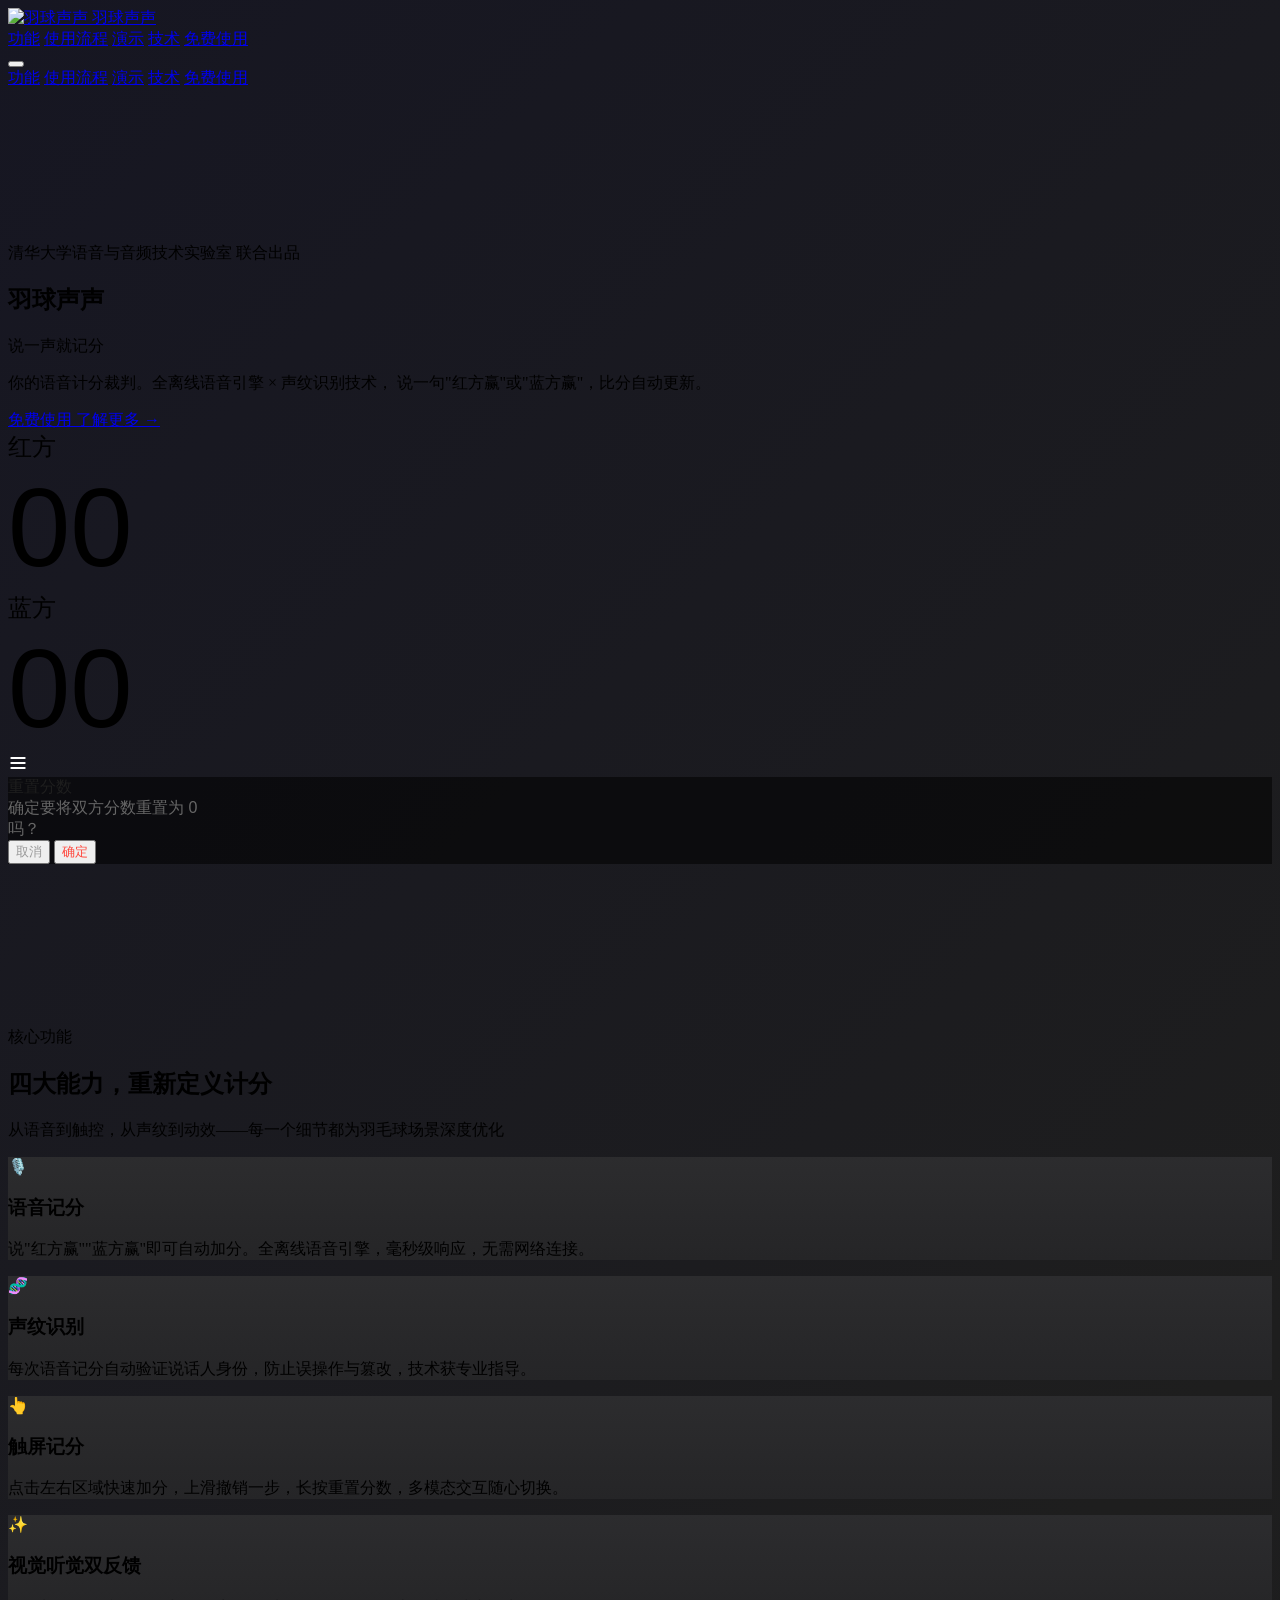
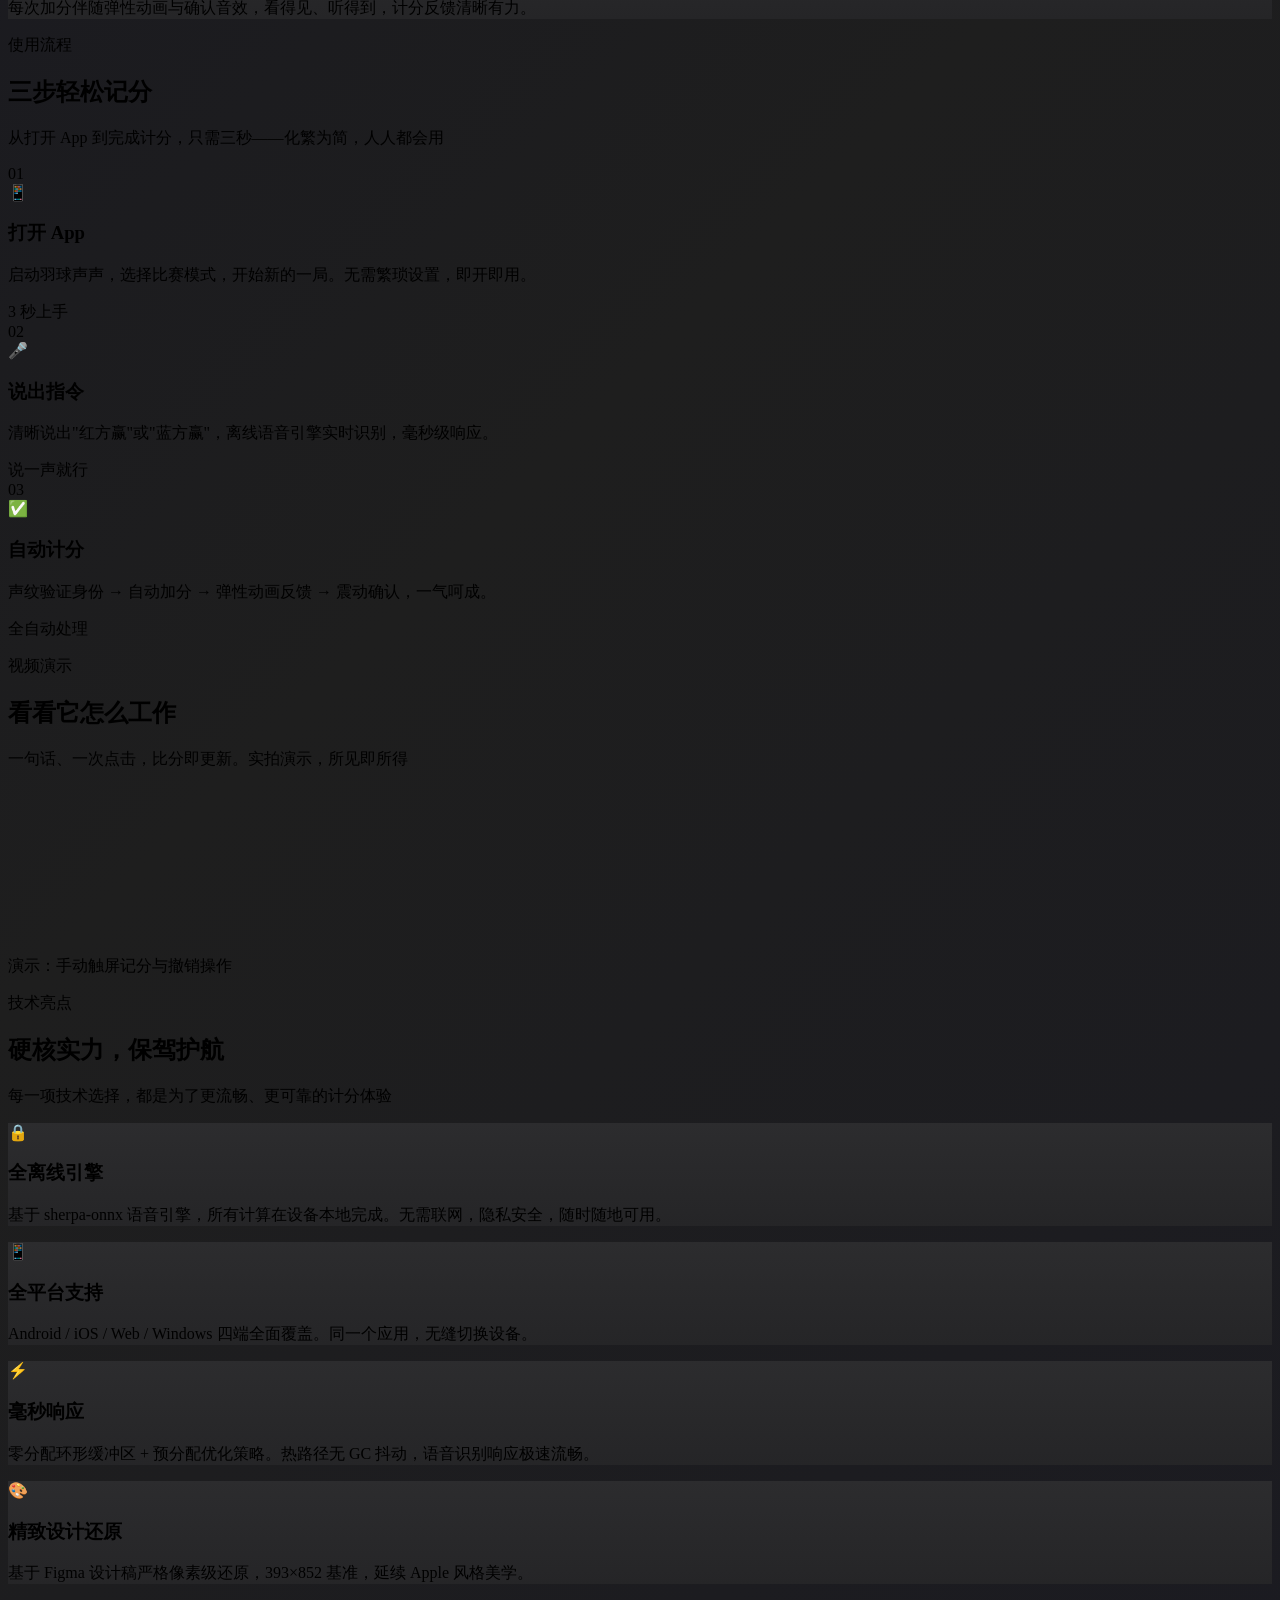
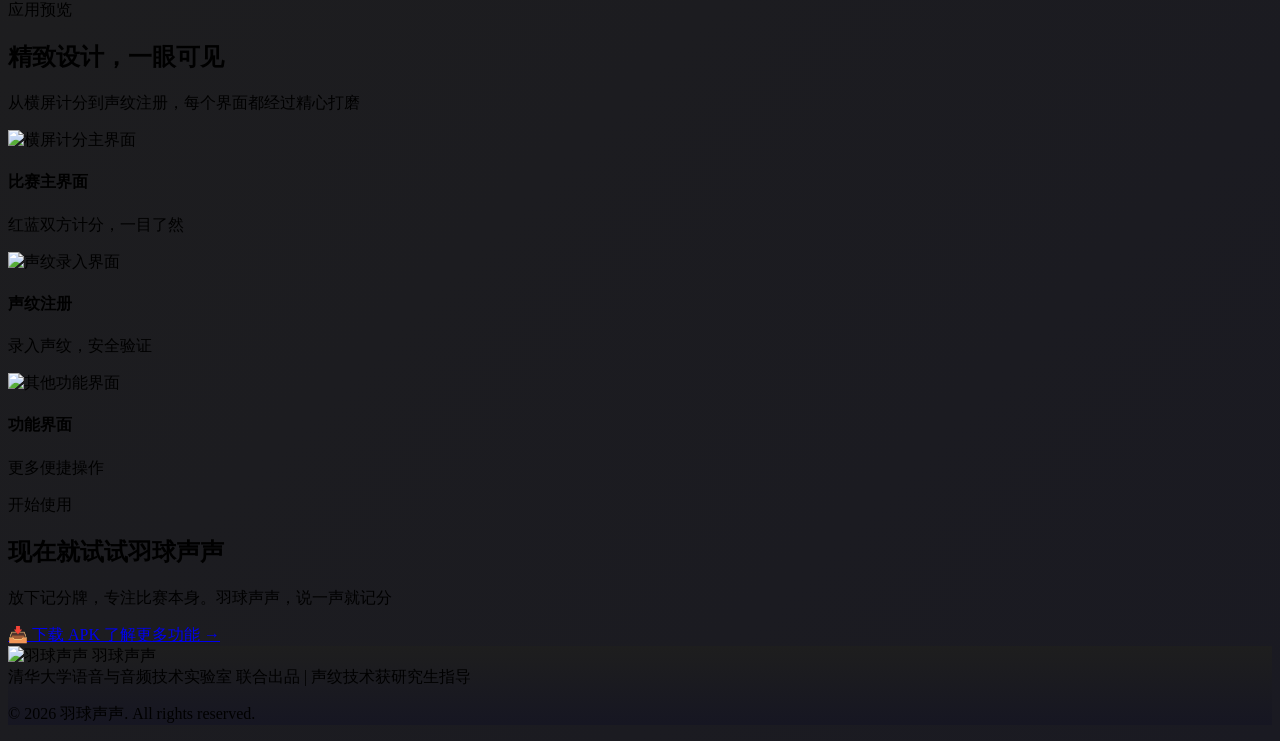
==== commit 95934a33: "更新资源路径为 GitHub Pages 子路径部署 - 设置 Astro base: /yuqiushengsheng-landing/ - 所有静态资源路径自动添加 BASE_URL 前缀 - C" ====
--- a/index.html
+++ b/index.html
@@ -1,4 +1,4 @@
-<!DOCTYPE html><html lang="zh-CN"> <head><meta charset="UTF-8"><meta name="viewport" content="width=device-width, initial-scale=1.0"><title>羽球声声 — 你的AI语音计分裁判</title><meta name="description" content="清华大学语音与音频技术实验室联合出品的AI语音羽毛球计分器。说一声就记分，声纹识别防误操作。"><link rel="icon" type="image/png" href="/favicon.png"><link rel="stylesheet" href="/_astro/index.CfbDm1qd.css"></head> <body class="bg-[#1E1E1E] text-white antialiased" style="background: linear-gradient(135deg, #161622 0%, #1E1E1E 50%, #1A1A22 100%);"> <!-- 鼠标跟随氛围光覆层 --> <div id="cursor-glow" class="fixed inset-0 pointer-events-none z-[9999]" style="background: radial-gradient(600px circle at var(--mx, 50%) var(--my, 50%), rgba(241,9,9,0.035) 0%, rgba(30,0,255,0.025) 40%, transparent 70%);"></div>  <header class="fixed top-0 left-0 right-0 z-50 bg-black/80 backdrop-blur-md transition-shadow duration-300" id="header"> <div class="max-w-7xl mx-auto px-5 md:px-8 flex items-center justify-between h-16 md:h-20"> <a href="/" class="flex items-center gap-2 shrink-0"> <img src="/assets/logo.png" alt="羽球声声" class="h-7 md:h-8 w-auto brightness-0 invert opacity-90"> <span class="font-bold text-base md:text-lg text-white/90">羽球声声</span> </a> <div class="hidden md:flex items-center gap-6 lg:gap-8"> <a href="#features" class="text-sm font-medium text-white/60 hover:text-white transition-colors">功能</a> <a href="#how-it-works" class="text-sm font-medium text-white/60 hover:text-white transition-colors">使用流程</a> <a href="#video" class="text-sm font-medium text-white/60 hover:text-white transition-colors">演示</a> <a href="#tech" class="text-sm font-medium text-white/60 hover:text-white transition-colors">技术</a> <a href="#hero" class="bg-[#F10909] text-white px-4 py-1.5 rounded-full text-sm font-semibold hover:bg-[#d00808] transition-colors shadow-lg shadow-red-900/40">免费使用</a> </div> <!-- Mobile menu button --> <button class="md:hidden flex flex-col gap-1.5 p-2" id="menu-btn" aria-label="菜单"> <span class="block w-6 h-0.5 bg-white/80 transition-all"></span> <span class="block w-6 h-0.5 bg-white/80 transition-all"></span> <span class="block w-6 h-0.5 bg-white/80 transition-all"></span> </button> </div> <!-- Mobile menu --> <div class="md:hidden hidden bg-[#1E1E1E] border-t border-white/10" id="mobile-menu"> <div class="flex flex-col px-5 py-4 gap-3"> <a href="#features" class="py-2 text-sm font-medium text-white/60 hover:text-white">功能</a> <a href="#how-it-works" class="py-2 text-sm font-medium text-white/60 hover:text-white">使用流程</a> <a href="#video" class="py-2 text-sm font-medium text-white/60 hover:text-white">演示</a> <a href="#tech" class="py-2 text-sm font-medium text-white/60 hover:text-white">技术</a> <a href="#hero" class="bg-white text-black px-5 py-2.5 rounded-full text-sm font-semibold text-center">免费使用</a> </div> </div> </header> <script type="module">const n=document.getElementById("header");window.addEventListener("scroll",()=>{n.classList.toggle("shadow-[0_1px_3px_rgba(255,255,255,0.08)]",window.scrollY>20)});const d=document.getElementById("menu-btn"),e=document.getElementById("mobile-menu");d?.addEventListener("click",()=>{e?.classList.toggle("hidden")});e?.querySelectorAll("a").forEach(t=>{t.addEventListener("click",()=>e.classList.add("hidden"))});</script> <section class="relative min-h-screen flex items-center overflow-hidden bg-[#1E1E1E] pt-20" id="hero"> <!-- 背景径向渐变氛围光：红蓝 --> <div class="absolute inset-0 bg-[radial-gradient(ellipse_at_25%_50%,rgba(241,9,9,0.12)_0%,rgba(139,5,5,0.04)_40%,transparent_70%)] parallax-bg"></div> <div class="absolute inset-0 bg-[radial-gradient(ellipse_at_75%_50%,rgba(30,0,255,0.10)_0%,rgba(14,0,123,0.03)_40%,transparent_70%)] parallax-bg"></div> <!-- Canvas 粒子背景 --> <canvas id="particle-canvas" class="absolute inset-0 w-full h-full pointer-events-none"></canvas> <div class="section-container relative z-10 w-full"> <div class="flex flex-col lg:flex-row items-center gap-14 lg:gap-20"> <!-- Left: Text content --> <div class="flex-1 text-center lg:text-left"> <div class="inline-flex items-center gap-2 bg-white/10 backdrop-blur-sm rounded-full px-4 py-1.5 mb-6 shadow-sm border border-white/10"> <span class="w-2 h-2 bg-white/60 rounded-full animate-pulse"></span> <span class="text-xs md:text-sm font-medium text-white/70">清华大学语音与音频技术实验室 联合出品</span> </div> <h1 class="text-4xl md:text-5xl lg:text-6xl font-extrabold text-white leading-tight mb-4">
+<!DOCTYPE html><html lang="zh-CN"> <head><meta charset="UTF-8"><meta name="viewport" content="width=device-width, initial-scale=1.0"><title>羽球声声 — 你的AI语音计分裁判</title><meta name="description" content="清华大学语音与音频技术实验室联合出品的AI语音羽毛球计分器。说一声就记分，声纹识别防误操作。"><link rel="icon" type="image/png" href="/yuqiushengsheng-landing/favicon.png"><link rel="stylesheet" href="/yuqiushengsheng-landing/_astro/index.CfbDm1qd.css"></head> <body class="bg-[#1E1E1E] text-white antialiased" style="background: linear-gradient(135deg, #161622 0%, #1E1E1E 50%, #1A1A22 100%);"> <!-- 鼠标跟随氛围光覆层 --> <div id="cursor-glow" class="fixed inset-0 pointer-events-none z-[9999]" style="background: radial-gradient(600px circle at var(--mx, 50%) var(--my, 50%), rgba(241,9,9,0.035) 0%, rgba(30,0,255,0.025) 40%, transparent 70%);"></div>  <header class="fixed top-0 left-0 right-0 z-50 bg-black/80 backdrop-blur-md transition-shadow duration-300" id="header"> <div class="max-w-7xl mx-auto px-5 md:px-8 flex items-center justify-between h-16 md:h-20"> <a href="/" class="flex items-center gap-2 shrink-0"> <img src="/yuqiushengsheng-landing/assets/logo.png" alt="羽球声声" class="h-7 md:h-8 w-auto brightness-0 invert opacity-90"> <span class="font-bold text-base md:text-lg text-white/90">羽球声声</span> </a> <div class="hidden md:flex items-center gap-6 lg:gap-8"> <a href="#features" class="text-sm font-medium text-white/60 hover:text-white transition-colors">功能</a> <a href="#how-it-works" class="text-sm font-medium text-white/60 hover:text-white transition-colors">使用流程</a> <a href="#video" class="text-sm font-medium text-white/60 hover:text-white transition-colors">演示</a> <a href="#tech" class="text-sm font-medium text-white/60 hover:text-white transition-colors">技术</a> <a href="#hero" class="bg-[#F10909] text-white px-4 py-1.5 rounded-full text-sm font-semibold hover:bg-[#d00808] transition-colors shadow-lg shadow-red-900/40">免费使用</a> </div> <!-- Mobile menu button --> <button class="md:hidden flex flex-col gap-1.5 p-2" id="menu-btn" aria-label="菜单"> <span class="block w-6 h-0.5 bg-white/80 transition-all"></span> <span class="block w-6 h-0.5 bg-white/80 transition-all"></span> <span class="block w-6 h-0.5 bg-white/80 transition-all"></span> </button> </div> <!-- Mobile menu --> <div class="md:hidden hidden bg-[#1E1E1E] border-t border-white/10" id="mobile-menu"> <div class="flex flex-col px-5 py-4 gap-3"> <a href="#features" class="py-2 text-sm font-medium text-white/60 hover:text-white">功能</a> <a href="#how-it-works" class="py-2 text-sm font-medium text-white/60 hover:text-white">使用流程</a> <a href="#video" class="py-2 text-sm font-medium text-white/60 hover:text-white">演示</a> <a href="#tech" class="py-2 text-sm font-medium text-white/60 hover:text-white">技术</a> <a href="#hero" class="bg-white text-black px-5 py-2.5 rounded-full text-sm font-semibold text-center">免费使用</a> </div> </div> </header> <script type="module">const n=document.getElementById("header");window.addEventListener("scroll",()=>{n.classList.toggle("shadow-[0_1px_3px_rgba(255,255,255,0.08)]",window.scrollY>20)});const d=document.getElementById("menu-btn"),e=document.getElementById("mobile-menu");d?.addEventListener("click",()=>{e?.classList.toggle("hidden")});e?.querySelectorAll("a").forEach(t=>{t.addEventListener("click",()=>e.classList.add("hidden"))});</script> <section class="relative min-h-screen flex items-center overflow-hidden bg-[#1E1E1E] pt-20" id="hero"> <!-- 背景径向渐变氛围光：红蓝 --> <div class="absolute inset-0 bg-[radial-gradient(ellipse_at_25%_50%,rgba(241,9,9,0.12)_0%,rgba(139,5,5,0.04)_40%,transparent_70%)] parallax-bg"></div> <div class="absolute inset-0 bg-[radial-gradient(ellipse_at_75%_50%,rgba(30,0,255,0.10)_0%,rgba(14,0,123,0.03)_40%,transparent_70%)] parallax-bg"></div> <!-- Canvas 粒子背景 --> <canvas id="particle-canvas" class="absolute inset-0 w-full h-full pointer-events-none"></canvas> <div class="section-container relative z-10 w-full"> <div class="flex flex-col lg:flex-row items-center gap-14 lg:gap-20"> <!-- Left: Text content --> <div class="flex-1 text-center lg:text-left"> <div class="inline-flex items-center gap-2 bg-white/10 backdrop-blur-sm rounded-full px-4 py-1.5 mb-6 shadow-sm border border-white/10"> <span class="w-2 h-2 bg-white/60 rounded-full animate-pulse"></span> <span class="text-xs md:text-sm font-medium text-white/70">清华大学语音与音频技术实验室 联合出品</span> </div> <h1 class="text-4xl md:text-5xl lg:text-6xl font-extrabold text-white leading-tight mb-4">
 羽球声声
 </h1> <p class="text-2xl md:text-3xl lg:text-4xl font-bold text-white/80 mb-2 gradient-text-white inline-block">
 说一声就记分
@@ -8,8 +8,8 @@
 </p> <div class="flex flex-col sm:flex-row items-center gap-4 justify-center lg:justify-start"> <a href="https://github.com/asher020950-rgb/yuqiushengsheng-apk/releases/download/v1.0.0/yumaoqiu.apk" target="_blank" class="magnetic-btn bg-[#F10909] text-white px-8 py-3.5 rounded-full text-lg font-semibold hover:bg-[#d00808] transition-all hover:shadow-xl hover:shadow-red-900/30 hover:scale-105 active:scale-95 shadow-lg shadow-red-900/40">
 免费使用
 </a> <a href="#features" class="group inline-flex items-center gap-2 text-white/60 px-8 py-3.5 rounded-full text-lg font-medium border border-white/20 hover:border-[#1E00FF]/50 hover:text-white hover:bg-white/5 transition-all">
-了解更多 <span class="inline-block transition-transform duration-300 group-hover:translate-x-1.5">→</span> </a> </div> </div> <!-- Right: Landscape Phone Mockup with Interactive Scorekeeper --> <div class="flex-1 flex justify-center lg:justify-end"> <div class="relative"> <div class="relative w-[340px] sm:w-[420px] md:w-[500px] phone-tilt"> <div class="relative bg-[#1a1a1a] rounded-[2.5rem] p-3 shadow-2xl shadow-black/50"> <!-- Camera dot (landscape top) --> <div class="absolute top-1/2 -translate-y-1/2 right-4 w-2 h-2 bg-[#444] rounded-full z-10"></div> <!-- Screen: Interactive Scorekeeper --> <div class="bg-black rounded-[2rem] overflow-hidden relative touch-none select-none" style="aspect-ratio: 2352/1080;"> <!-- Layer 1: 全屏深色背景 (同 Flutter RadialGradient) --> <div class="absolute inset-0" style="background: radial-gradient(circle at center, #1E1E1E 0%, #1A1A20 50%, #161622 100%);"></div> <!-- Layer 2: 红/蓝氛围光（呼吸灯） --> <div class="absolute left-0 top-0 bottom-0 w-[45%] z-[1] glow-layer-glow-red"></div> <div class="absolute right-0 top-0 bottom-0 w-[45%] z-[1] glow-layer-glow-blue"></div> <!-- Layer 3: 加分闪白覆层 --> <div id="red-flash" class="absolute left-0 top-0 bottom-0 w-[45%] z-[2] pointer-events-none flash-overlay flash-red"></div> <div id="blue-flash" class="absolute right-0 top-0 bottom-0 w-[45%] z-[2] pointer-events-none flash-overlay flash-blue"></div> <!-- Layer 4: 比分内容布局 (flex row — 同 Flutter Row) --> <div class="absolute inset-0 z-[3] flex items-stretch"> <!-- 红方 (左半) --> <div id="red-zone" class="flex-1 flex items-center justify-center cursor-pointer select-none" style="touch-action: none; -webkit-user-select: none; user-select: none;"> <div class="text-center pointer-events-none"> <div class="text-white font-bold mb-3 sm:mb-4 md:mb-5 select-none" style="font-family: 'PingFang SC', 'SF Pro Display', sans-serif; font-size: clamp(14px, 3.5cqi, 24px);">红方</div> <div id="red-score" class="text-white font-extrabold leading-none select-none score-number" style="font-family: 'SF Pro Display', 'Helvetica Neue', sans-serif; font-size: clamp(2.8rem, 18cqi, 7rem);">00</div> </div> </div> <!-- 中间分割: 两个白色圆点 (同 Flutter _buildDotDivider) --> <div class="flex flex-col items-center justify-center gap-3 sm:gap-4 pointer-events-none px-1 sm:px-2 z-[4]"> <div class="w-[14px] h-[14px] sm:w-[18px] sm:h-[18px] bg-white rounded-full"></div> <div class="w-[14px] h-[14px] sm:w-[18px] sm:h-[18px] bg-white rounded-full"></div> </div> <!-- 蓝方 (右半) --> <div id="blue-zone" class="flex-1 flex items-center justify-center cursor-pointer select-none" style="touch-action: none; -webkit-user-select: none; user-select: none;"> <div class="text-center pointer-events-none"> <div class="text-white font-bold mb-3 sm:mb-4 md:mb-5 select-none" style="font-family: 'PingFang SC', 'SF Pro Display', sans-serif; font-size: clamp(14px, 3.5cqi, 24px);">蓝方</div> <div id="blue-score" class="text-white font-extrabold leading-none select-none score-number" style="font-family: 'SF Pro Display', 'Helvetica Neue', sans-serif; font-size: clamp(2.8rem, 18cqi, 7rem);">00</div> </div> </div> </div> <!-- Layer 5: 汉堡菜单 (同 Flutter _buildHamburgerMenu) --> <div class="absolute left-1.5 sm:left-2 top-1.5 sm:top-2 w-8 h-8 sm:w-9 sm:h-9 z-[6] bg-white/15 rounded-lg flex items-center justify-center pointer-events-none" style="border-radius: 8px;"> <svg width="20" height="20" viewBox="0 0 24 24" fill="none" stroke="white" stroke-width="2.5" stroke-linecap="round"> <line x1="4" y1="6" x2="20" y2="6"></line> <line x1="4" y1="12" x2="20" y2="12"></line> <line x1="4" y1="18" x2="20" y2="18"></line> </svg> </div> <!-- Layer 6: 上划撤回引导 Toast (同 Flutter _buildGuideToast) --> <div id="guide-toast" class="absolute top-2 sm:top-3 left-1/2 -translate-x-1/2 z-[6] pointer-events-none opacity-0 transition-opacity duration-300" style="display: none;"> <div class="bg-white rounded-full px-3 py-1.5 sm:px-4 sm:py-2 shadow-sm flex items-center gap-1.5 border" style="border-color: #EBEBEB; border-radius: 18px;"> <span class="w-2 h-2 rounded-full" style="background-color: #FF453A;"></span> <span class="text-xs sm:text-sm font-medium whitespace-nowrap" style="font-family: 'PingFang SC', sans-serif; color: #1E1E1E;">↑ 上划撤回</span> </div> </div> <!-- Layer 7: 重置确认弹窗 (同 Flutter AlertDialog) --> <div id="reset-dialog" class="hidden absolute inset-0 z-10 flex items-center justify-center" style="background: rgba(0,0,0,0.55);"> <div class="bg-white rounded-2xl p-5 mx-4 shadow-xl" style="max-width: 220px; border-radius: 16px;"> <div class="text-base font-bold mb-2" style="font-family: 'PingFang SC', sans-serif; color: #1E1E1E;">重置分数</div> <div class="text-sm mb-4" style="font-family: 'PingFang SC', sans-serif; color: #666;">确定要将双方分数重置为 0 吗？</div> <div class="flex justify-end gap-4"> <button id="reset-cancel" class="text-sm font-medium bg-transparent border-0 cursor-pointer" style="font-family: 'PingFang SC', sans-serif; color: #999;">取消</button> <button id="reset-confirm" class="text-sm font-bold bg-transparent border-0 cursor-pointer" style="font-family: 'PingFang SC', sans-serif; color: #FF453A;">确定</button> </div> </div> </div> </div> <!-- /Screen --> <!-- Home indicator (landscape right) --> <div class="absolute right-2 top-1/2 -translate-y-1/2 w-1 h-12 bg-[#444] rounded-full"></div> </div> <!-- Glow: 红蓝氛围 --> <div class="absolute -inset-4 bg-[#F10909]/5 rounded-[3rem] blur-3xl -z-10"></div> <div class="absolute -inset-6 bg-[#1E00FF]/5 rounded-[3rem] blur-3xl -z-10"></div> <!-- Decorative dots --> <div class="absolute -bottom-3 -right-3 w-20 h-20 opacity-10"> <div class="w-2 h-2 bg-white/60 rounded-full absolute top-0 left-0"></div> <div class="w-2 h-2 bg-white/60 rounded-full absolute top-6 left-3"></div> <div class="w-2 h-2 bg-white/60 rounded-full absolute top-0 left-10"></div> <div class="w-2 h-2 bg-white/60 rounded-full absolute top-3 left-6"></div> </div> </div> </div> </div> </div> </div> </section>  <script type="module" src="/_astro/Hero.astro_astro_type_script_index_0_lang.BxeQw0Gq.js"></script> <section id="features" class="py-24 md:py-32 bg-[#1E1E1E]"> <div class="section-container"> <p class="section-label">核心功能</p> <div class="section-divider"></div> <h2 class="section-title">四大能力，重新定义计分</h2> <p class="section-subtitle">从语音到触控，从声纹到动效——每一个细节都为羽毛球场景深度优化</p> <div class="grid grid-cols-1 md:grid-cols-2 lg:grid-cols-4 gap-6 md:gap-8" data-stagger> <div class="reveal-left group dark-card p-7 md:p-8 text-center hover:-translate-y-2" style="background:linear-gradient(180deg, #2C2C2E 0%, #252527 100%);transition-delay:0ms"> <div class="relative inline-block"> <div class="text-4xl md:text-5xl mb-4 group-hover:scale-110 transition-transform duration-300 icon-float">🎙️</div> <div class="absolute -inset-4 rounded-full opacity-0 group-hover:opacity-100 transition-opacity duration-500 pointer-events-none" style="background:radial-gradient(circle, rgba(241,9,9,0.03) 0%, transparent 70%)"></div> </div> <h3 class="text-xl font-bold text-white mb-3">语音记分</h3> <p class="text-sm md:text-base text-white/55 leading-relaxed">说&quot;红方赢&quot;&quot;蓝方赢&quot;即可自动加分。全离线语音引擎，毫秒级响应，无需网络连接。</p> </div><div class="reveal-right group dark-card p-7 md:p-8 text-center hover:-translate-y-2" style="background:linear-gradient(180deg, #2C2C2E 0%, #252527 100%);transition-delay:100ms"> <div class="relative inline-block"> <div class="text-4xl md:text-5xl mb-4 group-hover:scale-110 transition-transform duration-300 icon-float">🧬</div> <div class="absolute -inset-4 rounded-full opacity-0 group-hover:opacity-100 transition-opacity duration-500 pointer-events-none" style="background:radial-gradient(circle, rgba(30,0,255,0.03) 0%, transparent 70%)"></div> </div> <h3 class="text-xl font-bold text-white mb-3">声纹识别</h3> <p class="text-sm md:text-base text-white/55 leading-relaxed">每次语音记分自动验证说话人身份，防止误操作与篡改，技术获专业指导。</p> </div><div class="reveal-left group dark-card p-7 md:p-8 text-center hover:-translate-y-2" style="background:linear-gradient(180deg, #2C2C2E 0%, #252527 100%);transition-delay:200ms"> <div class="relative inline-block"> <div class="text-4xl md:text-5xl mb-4 group-hover:scale-110 transition-transform duration-300 icon-float">👆</div> <div class="absolute -inset-4 rounded-full opacity-0 group-hover:opacity-100 transition-opacity duration-500 pointer-events-none" style="background:radial-gradient(circle, rgba(241,9,9,0.03) 0%, transparent 70%)"></div> </div> <h3 class="text-xl font-bold text-white mb-3">触屏记分</h3> <p class="text-sm md:text-base text-white/55 leading-relaxed">点击左右区域快速加分，上滑撤销一步，长按重置分数，多模态交互随心切换。</p> </div><div class="reveal-right group dark-card p-7 md:p-8 text-center hover:-translate-y-2" style="background:linear-gradient(180deg, #2C2C2E 0%, #252527 100%);transition-delay:300ms"> <div class="relative inline-block"> <div class="text-4xl md:text-5xl mb-4 group-hover:scale-110 transition-transform duration-300 icon-float">✨</div> <div class="absolute -inset-4 rounded-full opacity-0 group-hover:opacity-100 transition-opacity duration-500 pointer-events-none" style="background:radial-gradient(circle, rgba(30,0,255,0.03) 0%, transparent 70%)"></div> </div> <h3 class="text-xl font-bold text-white mb-3">视觉听觉双反馈</h3> <p class="text-sm md:text-base text-white/55 leading-relaxed">每次加分伴随弹性动画与确认音效，看得见、听得到，计分反馈清晰有力。</p> </div> </div> </div> </section> <section id="how-it-works" class="py-24 md:py-32 bg-black/20"> <div class="section-container"> <p class="section-label">使用流程</p> <div class="section-divider"></div> <h2 class="section-title">三步轻松记分</h2> <p class="section-subtitle">从打开 App 到完成计分，只需三秒——化繁为简，人人都会用</p> <div class="grid grid-cols-1 md:grid-cols-3 gap-10 md:gap-14 relative" data-stagger> <!-- Connector line (desktop): 红蓝渐变 + 绘制动画 --> <div class="hidden md:block absolute top-12 left-[16.67%] right-[16.67%] h-0.5 bg-gradient-to-r from-[#F10909] via-[#1E00FF] to-[#F10909] opacity-50 line-animate" style="transform: scaleX(0); animation-play-state: paused;"></div> <div class="reveal text-center relative" style="transition-delay:0ms"> <div class="w-14 h-14 rounded-full bg-gradient-to-br from-[#F10909] to-[#8B0505] text-white text-xl font-bold flex items-center justify-center mx-auto mb-5 relative z-10 shadow-lg shadow-red-900/30 border border-red-500/20"> 01 </div> <div class="text-4xl mb-3">📱</div> <h3 class="text-xl font-bold text-white mb-2">打开 App</h3> <p class="text-sm text-white/55 leading-relaxed max-w-xs mx-auto mb-3">启动羽球声声，选择比赛模式，开始新的一局。无需繁琐设置，即开即用。</p> <span class="inline-block text-xs font-medium text-white bg-gradient-to-r from-[#F10909]/80 to-[#1E00FF]/80 px-3 py-1 rounded-full">3 秒上手</span> </div><div class="reveal text-center relative" style="transition-delay:150ms"> <div class="w-14 h-14 rounded-full bg-gradient-to-br from-[#F10909] to-[#8B0505] text-white text-xl font-bold flex items-center justify-center mx-auto mb-5 relative z-10 shadow-lg shadow-red-900/30 border border-red-500/20"> 02 </div> <div class="text-4xl mb-3">🎤</div> <h3 class="text-xl font-bold text-white mb-2">说出指令</h3> <p class="text-sm text-white/55 leading-relaxed max-w-xs mx-auto mb-3">清晰说出&quot;红方赢&quot;或&quot;蓝方赢&quot;，离线语音引擎实时识别，毫秒级响应。</p> <span class="inline-block text-xs font-medium text-white bg-gradient-to-r from-[#F10909]/80 to-[#1E00FF]/80 px-3 py-1 rounded-full">说一声就行</span> </div><div class="reveal text-center relative" style="transition-delay:300ms"> <div class="w-14 h-14 rounded-full bg-gradient-to-br from-[#F10909] to-[#8B0505] text-white text-xl font-bold flex items-center justify-center mx-auto mb-5 relative z-10 shadow-lg shadow-red-900/30 border border-red-500/20"> 03 </div> <div class="text-4xl mb-3">✅</div> <h3 class="text-xl font-bold text-white mb-2">自动计分</h3> <p class="text-sm text-white/55 leading-relaxed max-w-xs mx-auto mb-3">声纹验证身份 → 自动加分 → 弹性动画反馈 → 震动确认，一气呵成。</p> <span class="inline-block text-xs font-medium text-white bg-gradient-to-r from-[#F10909]/80 to-[#1E00FF]/80 px-3 py-1 rounded-full">全自动处理</span> </div> </div> </div> </section> <script type="module">(function(){const e=document.querySelector(".line-animate");if(!e||window.matchMedia("(prefers-reduced-motion: reduce)").matches)return;const n=new IntersectionObserver(([t])=>{t.isIntersecting&&(e.style.animationPlayState="running",n.unobserve(e))},{threshold:.3});n.observe(e)})();</script> <section id="video" class="py-24 md:py-32 bg-black/20"> <div class="section-container"> <p class="section-label">视频演示</p> <div class="section-divider"></div> <h2 class="section-title">看看它怎么工作</h2> <p class="section-subtitle">一句话、一次点击，比分即更新。实拍演示，所见即所得</p> <div class="max-w-3xl mx-auto reveal-left"> <div class="group relative rounded-2xl overflow-hidden shadow-xl shadow-red-900/20 bg-[#1a1a1a] ring-1 ring-white/10 transition-all duration-500"> <div class="absolute -inset-0.5 bg-gradient-to-r from-[#F10909]/0 via-[#1E00FF]/20 to-[#F10909]/0 rounded-2xl opacity-0 group-hover:opacity-100 blur-xl transition-opacity duration-700"></div> <video src="/assets/demo.mp4" class="w-full relative z-10" autoplay muted loop playsinline poster="/assets/screenshot-1.jpg"></video> </div> <p class="text-center text-sm text-white/40 mt-4 reveal" style="transition-delay: 200ms;">演示：手动触屏记分与撤销操作</p> </div> </div> </section> <section id="tech" class="py-24 md:py-32 bg-[#1E1E1E]"> <div class="section-container"> <p class="section-label">技术亮点</p> <div class="section-divider"></div> <h2 class="section-title">硬核实力，保驾护航</h2> <p class="section-subtitle">每一项技术选择，都是为了更流畅、更可靠的计分体验</p> <div class="grid grid-cols-1 sm:grid-cols-2 lg:grid-cols-4 gap-6" data-stagger> <div class="reveal-scale group dark-card p-6" style="background:linear-gradient(180deg, #2C2C2E 0%, #252527 100%);transition-delay:0ms"> <div class="text-3xl mb-3 transition-transform duration-500 group-hover:scale-110 icon-float">🔒</div> <h3 class="text-lg font-bold text-white mb-2">全离线引擎</h3> <p class="text-sm text-white/55 leading-relaxed">基于 sherpa-onnx 语音引擎，所有计算在设备本地完成。无需联网，隐私安全，随时随地可用。</p> </div><div class="reveal-scale group dark-card p-6" style="background:linear-gradient(180deg, #2C2C2E 0%, #252527 100%);transition-delay:80ms"> <div class="text-3xl mb-3 transition-transform duration-500 group-hover:scale-110 icon-float">📱</div> <h3 class="text-lg font-bold text-white mb-2">全平台支持</h3> <p class="text-sm text-white/55 leading-relaxed">Android / iOS / Web / Windows 四端全面覆盖。同一个应用，无缝切换设备。</p> </div><div class="reveal-scale group dark-card p-6" style="background:linear-gradient(180deg, #2C2C2E 0%, #252527 100%);transition-delay:160ms"> <div class="text-3xl mb-3 transition-transform duration-500 group-hover:scale-110 icon-float">⚡</div> <h3 class="text-lg font-bold text-white mb-2">毫秒响应</h3> <p class="text-sm text-white/55 leading-relaxed">零分配环形缓冲区 + 预分配优化策略。热路径无 GC 抖动，语音识别响应极速流畅。</p> </div><div class="reveal-scale group dark-card p-6" style="background:linear-gradient(180deg, #2C2C2E 0%, #252527 100%);transition-delay:240ms"> <div class="text-3xl mb-3 transition-transform duration-500 group-hover:scale-110 icon-float">🎨</div> <h3 class="text-lg font-bold text-white mb-2">精致设计还原</h3> <p class="text-sm text-white/55 leading-relaxed">基于 Figma 设计稿严格像素级还原，393×852 基准，延续 Apple 风格美学。</p> </div> </div> </div> </section> <section id="screenshots" class="py-24 md:py-32 bg-[#1E1E1E]"> <div class="section-container"> <p class="section-label">应用预览</p> <div class="section-divider"></div> <h2 class="section-title">精致设计，一眼可见</h2> <p class="section-subtitle">从横屏计分到声纹注册，每个界面都经过精心打磨</p> <div class="max-w-4xl mx-auto"> <!-- Top: 横屏主界面，居中宽幅 --> <div class="reveal mb-6 md:mb-8 max-w-2xl mx-auto"> <div class="group rounded-2xl overflow-hidden shadow-lg shadow-red-900/20 border border-white/10 hover:shadow-xl hover:shadow-red-900/30 transition-all duration-500 hover:scale-[1.01]"> <img src="/assets/screenshot-1.jpg" alt="横屏计分主界面" class="w-full h-auto transition-transform duration-700 group-hover:scale-[1.03]" loading="eager"> </div> <div class="mt-3 text-center"> <h4 class="text-base font-semibold text-white">比赛主界面</h4> <p class="text-sm text-white/45 mt-1">红蓝双方计分，一目了然</p> </div> </div> <!-- Bottom: 两个竖屏界面并列，左右交替滑入 --> <div class="grid grid-cols-1 md:grid-cols-2 gap-6 md:gap-8"> <div class="reveal-left" style="transition-delay:150ms"> <div class="group rounded-2xl overflow-hidden shadow-lg shadow-blue-900/20 border border-white/10 hover:shadow-xl hover:shadow-blue-900/30 transition-all duration-500 hover:scale-[1.02]"> <img src="/assets/screenshot-2.jpg" alt="声纹录入界面" class="w-full h-auto transition-transform duration-700 group-hover:scale-[1.04]" loading="lazy"> </div> <div class="mt-3 text-center"> <h4 class="text-base font-semibold text-white">声纹注册</h4> <p class="text-sm text-white/45 mt-1">录入声纹，安全验证</p> </div> </div><div class="reveal-right" style="transition-delay:300ms"> <div class="group rounded-2xl overflow-hidden shadow-lg shadow-blue-900/20 border border-white/10 hover:shadow-xl hover:shadow-blue-900/30 transition-all duration-500 hover:scale-[1.02]"> <img src="/assets/screenshot-3.jpg" alt="其他功能界面" class="w-full h-auto transition-transform duration-700 group-hover:scale-[1.04]" loading="lazy"> </div> <div class="mt-3 text-center"> <h4 class="text-base font-semibold text-white">功能界面</h4> <p class="text-sm text-white/45 mt-1">更多便捷操作</p> </div> </div> </div> </div> </div> </section> <section id="cta" class="py-24 md:py-32 bg-[#1E1E1E] text-white relative overflow-hidden"> <!-- 红蓝氛围光 --> <div class="absolute inset-0 bg-[radial-gradient(ellipse_at_30%_50%,rgba(241,9,9,0.06)_0%,transparent_60%)]"></div> <div class="absolute inset-0 bg-[radial-gradient(ellipse_at_70%_50%,rgba(30,0,255,0.05)_0%,transparent_60%)]"></div> <!-- Decorative dots --> <div class="absolute inset-0 opacity-[0.03]"> <div class="absolute top-10 left-10 w-40 h-40 border-2 border-[#F10909] rounded-full animate-spin-slow"></div> <div class="absolute bottom-10 right-10 w-60 h-60 border-2 border-[#1E00FF] rounded-full animate-spin-slower"></div> <div class="absolute top-1/2 right-1/4 w-3 h-3 bg-[#F10909] rounded-full animate-pulse"></div> <div class="absolute bottom-1/4 left-1/5 w-2 h-2 bg-[#1E00FF] rounded-full animate-pulse" style="animation-delay: 1s;"></div> </div> <div class="section-container text-center relative z-10"> <p class="text-sm font-semibold tracking-[0.2em] text-white/40 uppercase mb-3">开始使用</p> <div class="w-12 h-1 bg-gradient-to-r from-[#F10909] to-[#1E00FF] rounded-full mx-auto mb-5"></div> <h2 class="text-3xl md:text-4xl lg:text-5xl font-bold mb-4">现在就试试羽球声声</h2> <p class="text-lg md:text-xl text-white/60 mb-10 max-w-xl mx-auto leading-relaxed">
+了解更多 <span class="inline-block transition-transform duration-300 group-hover:translate-x-1.5">→</span> </a> </div> </div> <!-- Right: Landscape Phone Mockup with Interactive Scorekeeper --> <div class="flex-1 flex justify-center lg:justify-end"> <div class="relative"> <div class="relative w-[340px] sm:w-[420px] md:w-[500px] phone-tilt"> <div class="relative bg-[#1a1a1a] rounded-[2.5rem] p-3 shadow-2xl shadow-black/50"> <!-- Camera dot (landscape top) --> <div class="absolute top-1/2 -translate-y-1/2 right-4 w-2 h-2 bg-[#444] rounded-full z-10"></div> <!-- Screen: Interactive Scorekeeper --> <div class="bg-black rounded-[2rem] overflow-hidden relative touch-none select-none" style="aspect-ratio: 2352/1080;"> <!-- Layer 1: 全屏深色背景 (同 Flutter RadialGradient) --> <div class="absolute inset-0" style="background: radial-gradient(circle at center, #1E1E1E 0%, #1A1A20 50%, #161622 100%);"></div> <!-- Layer 2: 红/蓝氛围光（呼吸灯） --> <div class="absolute left-0 top-0 bottom-0 w-[45%] z-[1] glow-layer-glow-red"></div> <div class="absolute right-0 top-0 bottom-0 w-[45%] z-[1] glow-layer-glow-blue"></div> <!-- Layer 3: 加分闪白覆层 --> <div id="red-flash" class="absolute left-0 top-0 bottom-0 w-[45%] z-[2] pointer-events-none flash-overlay flash-red"></div> <div id="blue-flash" class="absolute right-0 top-0 bottom-0 w-[45%] z-[2] pointer-events-none flash-overlay flash-blue"></div> <!-- Layer 4: 比分内容布局 (flex row — 同 Flutter Row) --> <div class="absolute inset-0 z-[3] flex items-stretch"> <!-- 红方 (左半) --> <div id="red-zone" class="flex-1 flex items-center justify-center cursor-pointer select-none" style="touch-action: none; -webkit-user-select: none; user-select: none;"> <div class="text-center pointer-events-none"> <div class="text-white font-bold mb-3 sm:mb-4 md:mb-5 select-none" style="font-family: 'PingFang SC', 'SF Pro Display', sans-serif; font-size: clamp(14px, 3.5cqi, 24px);">红方</div> <div id="red-score" class="text-white font-extrabold leading-none select-none score-number" style="font-family: 'SF Pro Display', 'Helvetica Neue', sans-serif; font-size: clamp(2.8rem, 18cqi, 7rem);">00</div> </div> </div> <!-- 中间分割: 两个白色圆点 (同 Flutter _buildDotDivider) --> <div class="flex flex-col items-center justify-center gap-3 sm:gap-4 pointer-events-none px-1 sm:px-2 z-[4]"> <div class="w-[14px] h-[14px] sm:w-[18px] sm:h-[18px] bg-white rounded-full"></div> <div class="w-[14px] h-[14px] sm:w-[18px] sm:h-[18px] bg-white rounded-full"></div> </div> <!-- 蓝方 (右半) --> <div id="blue-zone" class="flex-1 flex items-center justify-center cursor-pointer select-none" style="touch-action: none; -webkit-user-select: none; user-select: none;"> <div class="text-center pointer-events-none"> <div class="text-white font-bold mb-3 sm:mb-4 md:mb-5 select-none" style="font-family: 'PingFang SC', 'SF Pro Display', sans-serif; font-size: clamp(14px, 3.5cqi, 24px);">蓝方</div> <div id="blue-score" class="text-white font-extrabold leading-none select-none score-number" style="font-family: 'SF Pro Display', 'Helvetica Neue', sans-serif; font-size: clamp(2.8rem, 18cqi, 7rem);">00</div> </div> </div> </div> <!-- Layer 5: 汉堡菜单 (同 Flutter _buildHamburgerMenu) --> <div class="absolute left-1.5 sm:left-2 top-1.5 sm:top-2 w-8 h-8 sm:w-9 sm:h-9 z-[6] bg-white/15 rounded-lg flex items-center justify-center pointer-events-none" style="border-radius: 8px;"> <svg width="20" height="20" viewBox="0 0 24 24" fill="none" stroke="white" stroke-width="2.5" stroke-linecap="round"> <line x1="4" y1="6" x2="20" y2="6"></line> <line x1="4" y1="12" x2="20" y2="12"></line> <line x1="4" y1="18" x2="20" y2="18"></line> </svg> </div> <!-- Layer 6: 上划撤回引导 Toast (同 Flutter _buildGuideToast) --> <div id="guide-toast" class="absolute top-2 sm:top-3 left-1/2 -translate-x-1/2 z-[6] pointer-events-none opacity-0 transition-opacity duration-300" style="display: none;"> <div class="bg-white rounded-full px-3 py-1.5 sm:px-4 sm:py-2 shadow-sm flex items-center gap-1.5 border" style="border-color: #EBEBEB; border-radius: 18px;"> <span class="w-2 h-2 rounded-full" style="background-color: #FF453A;"></span> <span class="text-xs sm:text-sm font-medium whitespace-nowrap" style="font-family: 'PingFang SC', sans-serif; color: #1E1E1E;">↑ 上划撤回</span> </div> </div> <!-- Layer 7: 重置确认弹窗 (同 Flutter AlertDialog) --> <div id="reset-dialog" class="hidden absolute inset-0 z-10 flex items-center justify-center" style="background: rgba(0,0,0,0.55);"> <div class="bg-white rounded-2xl p-5 mx-4 shadow-xl" style="max-width: 220px; border-radius: 16px;"> <div class="text-base font-bold mb-2" style="font-family: 'PingFang SC', sans-serif; color: #1E1E1E;">重置分数</div> <div class="text-sm mb-4" style="font-family: 'PingFang SC', sans-serif; color: #666;">确定要将双方分数重置为 0 吗？</div> <div class="flex justify-end gap-4"> <button id="reset-cancel" class="text-sm font-medium bg-transparent border-0 cursor-pointer" style="font-family: 'PingFang SC', sans-serif; color: #999;">取消</button> <button id="reset-confirm" class="text-sm font-bold bg-transparent border-0 cursor-pointer" style="font-family: 'PingFang SC', sans-serif; color: #FF453A;">确定</button> </div> </div> </div> </div> <!-- /Screen --> <!-- Home indicator (landscape right) --> <div class="absolute right-2 top-1/2 -translate-y-1/2 w-1 h-12 bg-[#444] rounded-full"></div> </div> <!-- Glow: 红蓝氛围 --> <div class="absolute -inset-4 bg-[#F10909]/5 rounded-[3rem] blur-3xl -z-10"></div> <div class="absolute -inset-6 bg-[#1E00FF]/5 rounded-[3rem] blur-3xl -z-10"></div> <!-- Decorative dots --> <div class="absolute -bottom-3 -right-3 w-20 h-20 opacity-10"> <div class="w-2 h-2 bg-white/60 rounded-full absolute top-0 left-0"></div> <div class="w-2 h-2 bg-white/60 rounded-full absolute top-6 left-3"></div> <div class="w-2 h-2 bg-white/60 rounded-full absolute top-0 left-10"></div> <div class="w-2 h-2 bg-white/60 rounded-full absolute top-3 left-6"></div> </div> </div> </div> </div> </div> </div> </section>  <script type="module" src="/yuqiushengsheng-landing/_astro/Hero.astro_astro_type_script_index_0_lang.BxeQw0Gq.js"></script> <section id="features" class="py-24 md:py-32 bg-[#1E1E1E]"> <div class="section-container"> <p class="section-label">核心功能</p> <div class="section-divider"></div> <h2 class="section-title">四大能力，重新定义计分</h2> <p class="section-subtitle">从语音到触控，从声纹到动效——每一个细节都为羽毛球场景深度优化</p> <div class="grid grid-cols-1 md:grid-cols-2 lg:grid-cols-4 gap-6 md:gap-8" data-stagger> <div class="reveal-left group dark-card p-7 md:p-8 text-center hover:-translate-y-2" style="background:linear-gradient(180deg, #2C2C2E 0%, #252527 100%);transition-delay:0ms"> <div class="relative inline-block"> <div class="text-4xl md:text-5xl mb-4 group-hover:scale-110 transition-transform duration-300 icon-float">🎙️</div> <div class="absolute -inset-4 rounded-full opacity-0 group-hover:opacity-100 transition-opacity duration-500 pointer-events-none" style="background:radial-gradient(circle, rgba(241,9,9,0.03) 0%, transparent 70%)"></div> </div> <h3 class="text-xl font-bold text-white mb-3">语音记分</h3> <p class="text-sm md:text-base text-white/55 leading-relaxed">说&quot;红方赢&quot;&quot;蓝方赢&quot;即可自动加分。全离线语音引擎，毫秒级响应，无需网络连接。</p> </div><div class="reveal-right group dark-card p-7 md:p-8 text-center hover:-translate-y-2" style="background:linear-gradient(180deg, #2C2C2E 0%, #252527 100%);transition-delay:100ms"> <div class="relative inline-block"> <div class="text-4xl md:text-5xl mb-4 group-hover:scale-110 transition-transform duration-300 icon-float">🧬</div> <div class="absolute -inset-4 rounded-full opacity-0 group-hover:opacity-100 transition-opacity duration-500 pointer-events-none" style="background:radial-gradient(circle, rgba(30,0,255,0.03) 0%, transparent 70%)"></div> </div> <h3 class="text-xl font-bold text-white mb-3">声纹识别</h3> <p class="text-sm md:text-base text-white/55 leading-relaxed">每次语音记分自动验证说话人身份，防止误操作与篡改，技术获专业指导。</p> </div><div class="reveal-left group dark-card p-7 md:p-8 text-center hover:-translate-y-2" style="background:linear-gradient(180deg, #2C2C2E 0%, #252527 100%);transition-delay:200ms"> <div class="relative inline-block"> <div class="text-4xl md:text-5xl mb-4 group-hover:scale-110 transition-transform duration-300 icon-float">👆</div> <div class="absolute -inset-4 rounded-full opacity-0 group-hover:opacity-100 transition-opacity duration-500 pointer-events-none" style="background:radial-gradient(circle, rgba(241,9,9,0.03) 0%, transparent 70%)"></div> </div> <h3 class="text-xl font-bold text-white mb-3">触屏记分</h3> <p class="text-sm md:text-base text-white/55 leading-relaxed">点击左右区域快速加分，上滑撤销一步，长按重置分数，多模态交互随心切换。</p> </div><div class="reveal-right group dark-card p-7 md:p-8 text-center hover:-translate-y-2" style="background:linear-gradient(180deg, #2C2C2E 0%, #252527 100%);transition-delay:300ms"> <div class="relative inline-block"> <div class="text-4xl md:text-5xl mb-4 group-hover:scale-110 transition-transform duration-300 icon-float">✨</div> <div class="absolute -inset-4 rounded-full opacity-0 group-hover:opacity-100 transition-opacity duration-500 pointer-events-none" style="background:radial-gradient(circle, rgba(30,0,255,0.03) 0%, transparent 70%)"></div> </div> <h3 class="text-xl font-bold text-white mb-3">视觉听觉双反馈</h3> <p class="text-sm md:text-base text-white/55 leading-relaxed">每次加分伴随弹性动画与确认音效，看得见、听得到，计分反馈清晰有力。</p> </div> </div> </div> </section> <section id="how-it-works" class="py-24 md:py-32 bg-black/20"> <div class="section-container"> <p class="section-label">使用流程</p> <div class="section-divider"></div> <h2 class="section-title">三步轻松记分</h2> <p class="section-subtitle">从打开 App 到完成计分，只需三秒——化繁为简，人人都会用</p> <div class="grid grid-cols-1 md:grid-cols-3 gap-10 md:gap-14 relative" data-stagger> <!-- Connector line (desktop): 红蓝渐变 + 绘制动画 --> <div class="hidden md:block absolute top-12 left-[16.67%] right-[16.67%] h-0.5 bg-gradient-to-r from-[#F10909] via-[#1E00FF] to-[#F10909] opacity-50 line-animate" style="transform: scaleX(0); animation-play-state: paused;"></div> <div class="reveal text-center relative" style="transition-delay:0ms"> <div class="w-14 h-14 rounded-full bg-gradient-to-br from-[#F10909] to-[#8B0505] text-white text-xl font-bold flex items-center justify-center mx-auto mb-5 relative z-10 shadow-lg shadow-red-900/30 border border-red-500/20"> 01 </div> <div class="text-4xl mb-3">📱</div> <h3 class="text-xl font-bold text-white mb-2">打开 App</h3> <p class="text-sm text-white/55 leading-relaxed max-w-xs mx-auto mb-3">启动羽球声声，选择比赛模式，开始新的一局。无需繁琐设置，即开即用。</p> <span class="inline-block text-xs font-medium text-white bg-gradient-to-r from-[#F10909]/80 to-[#1E00FF]/80 px-3 py-1 rounded-full">3 秒上手</span> </div><div class="reveal text-center relative" style="transition-delay:150ms"> <div class="w-14 h-14 rounded-full bg-gradient-to-br from-[#F10909] to-[#8B0505] text-white text-xl font-bold flex items-center justify-center mx-auto mb-5 relative z-10 shadow-lg shadow-red-900/30 border border-red-500/20"> 02 </div> <div class="text-4xl mb-3">🎤</div> <h3 class="text-xl font-bold text-white mb-2">说出指令</h3> <p class="text-sm text-white/55 leading-relaxed max-w-xs mx-auto mb-3">清晰说出&quot;红方赢&quot;或&quot;蓝方赢&quot;，离线语音引擎实时识别，毫秒级响应。</p> <span class="inline-block text-xs font-medium text-white bg-gradient-to-r from-[#F10909]/80 to-[#1E00FF]/80 px-3 py-1 rounded-full">说一声就行</span> </div><div class="reveal text-center relative" style="transition-delay:300ms"> <div class="w-14 h-14 rounded-full bg-gradient-to-br from-[#F10909] to-[#8B0505] text-white text-xl font-bold flex items-center justify-center mx-auto mb-5 relative z-10 shadow-lg shadow-red-900/30 border border-red-500/20"> 03 </div> <div class="text-4xl mb-3">✅</div> <h3 class="text-xl font-bold text-white mb-2">自动计分</h3> <p class="text-sm text-white/55 leading-relaxed max-w-xs mx-auto mb-3">声纹验证身份 → 自动加分 → 弹性动画反馈 → 震动确认，一气呵成。</p> <span class="inline-block text-xs font-medium text-white bg-gradient-to-r from-[#F10909]/80 to-[#1E00FF]/80 px-3 py-1 rounded-full">全自动处理</span> </div> </div> </div> </section> <script type="module">(function(){const e=document.querySelector(".line-animate");if(!e||window.matchMedia("(prefers-reduced-motion: reduce)").matches)return;const n=new IntersectionObserver(([t])=>{t.isIntersecting&&(e.style.animationPlayState="running",n.unobserve(e))},{threshold:.3});n.observe(e)})();</script> <section id="video" class="py-24 md:py-32 bg-black/20"> <div class="section-container"> <p class="section-label">视频演示</p> <div class="section-divider"></div> <h2 class="section-title">看看它怎么工作</h2> <p class="section-subtitle">一句话、一次点击，比分即更新。实拍演示，所见即所得</p> <div class="max-w-3xl mx-auto reveal-left"> <div class="group relative rounded-2xl overflow-hidden shadow-xl shadow-red-900/20 bg-[#1a1a1a] ring-1 ring-white/10 transition-all duration-500"> <div class="absolute -inset-0.5 bg-gradient-to-r from-[#F10909]/0 via-[#1E00FF]/20 to-[#F10909]/0 rounded-2xl opacity-0 group-hover:opacity-100 blur-xl transition-opacity duration-700"></div> <video src="/yuqiushengsheng-landing/assets/demo.mp4" class="w-full relative z-10" autoplay muted loop playsinline poster="/yuqiushengsheng-landing/assets/screenshot-1.jpg"></video> </div> <p class="text-center text-sm text-white/40 mt-4 reveal" style="transition-delay: 200ms;">演示：手动触屏记分与撤销操作</p> </div> </div> </section> <section id="tech" class="py-24 md:py-32 bg-[#1E1E1E]"> <div class="section-container"> <p class="section-label">技术亮点</p> <div class="section-divider"></div> <h2 class="section-title">硬核实力，保驾护航</h2> <p class="section-subtitle">每一项技术选择，都是为了更流畅、更可靠的计分体验</p> <div class="grid grid-cols-1 sm:grid-cols-2 lg:grid-cols-4 gap-6" data-stagger> <div class="reveal-scale group dark-card p-6" style="background:linear-gradient(180deg, #2C2C2E 0%, #252527 100%);transition-delay:0ms"> <div class="text-3xl mb-3 transition-transform duration-500 group-hover:scale-110 icon-float">🔒</div> <h3 class="text-lg font-bold text-white mb-2">全离线引擎</h3> <p class="text-sm text-white/55 leading-relaxed">基于 sherpa-onnx 语音引擎，所有计算在设备本地完成。无需联网，隐私安全，随时随地可用。</p> </div><div class="reveal-scale group dark-card p-6" style="background:linear-gradient(180deg, #2C2C2E 0%, #252527 100%);transition-delay:80ms"> <div class="text-3xl mb-3 transition-transform duration-500 group-hover:scale-110 icon-float">📱</div> <h3 class="text-lg font-bold text-white mb-2">全平台支持</h3> <p class="text-sm text-white/55 leading-relaxed">Android / iOS / Web / Windows 四端全面覆盖。同一个应用，无缝切换设备。</p> </div><div class="reveal-scale group dark-card p-6" style="background:linear-gradient(180deg, #2C2C2E 0%, #252527 100%);transition-delay:160ms"> <div class="text-3xl mb-3 transition-transform duration-500 group-hover:scale-110 icon-float">⚡</div> <h3 class="text-lg font-bold text-white mb-2">毫秒响应</h3> <p class="text-sm text-white/55 leading-relaxed">零分配环形缓冲区 + 预分配优化策略。热路径无 GC 抖动，语音识别响应极速流畅。</p> </div><div class="reveal-scale group dark-card p-6" style="background:linear-gradient(180deg, #2C2C2E 0%, #252527 100%);transition-delay:240ms"> <div class="text-3xl mb-3 transition-transform duration-500 group-hover:scale-110 icon-float">🎨</div> <h3 class="text-lg font-bold text-white mb-2">精致设计还原</h3> <p class="text-sm text-white/55 leading-relaxed">基于 Figma 设计稿严格像素级还原，393×852 基准，延续 Apple 风格美学。</p> </div> </div> </div> </section> <section id="screenshots" class="py-24 md:py-32 bg-[#1E1E1E]"> <div class="section-container"> <p class="section-label">应用预览</p> <div class="section-divider"></div> <h2 class="section-title">精致设计，一眼可见</h2> <p class="section-subtitle">从横屏计分到声纹注册，每个界面都经过精心打磨</p> <div class="max-w-4xl mx-auto"> <!-- Top: 横屏主界面，居中宽幅 --> <div class="reveal mb-6 md:mb-8 max-w-2xl mx-auto"> <div class="group rounded-2xl overflow-hidden shadow-lg shadow-red-900/20 border border-white/10 hover:shadow-xl hover:shadow-red-900/30 transition-all duration-500 hover:scale-[1.01]"> <img src="/yuqiushengsheng-landing/assets/screenshot-1.jpg" alt="横屏计分主界面" class="w-full h-auto transition-transform duration-700 group-hover:scale-[1.03]" loading="eager"> </div> <div class="mt-3 text-center"> <h4 class="text-base font-semibold text-white">比赛主界面</h4> <p class="text-sm text-white/45 mt-1">红蓝双方计分，一目了然</p> </div> </div> <!-- Bottom: 两个竖屏界面并列，左右交替滑入 --> <div class="grid grid-cols-1 md:grid-cols-2 gap-6 md:gap-8"> <div class="reveal-left" style="transition-delay:150ms"> <div class="group rounded-2xl overflow-hidden shadow-lg shadow-blue-900/20 border border-white/10 hover:shadow-xl hover:shadow-blue-900/30 transition-all duration-500 hover:scale-[1.02]"> <img src="/yuqiushengsheng-landing/assets/screenshot-2.jpg" alt="声纹录入界面" class="w-full h-auto transition-transform duration-700 group-hover:scale-[1.04]" loading="lazy"> </div> <div class="mt-3 text-center"> <h4 class="text-base font-semibold text-white">声纹注册</h4> <p class="text-sm text-white/45 mt-1">录入声纹，安全验证</p> </div> </div><div class="reveal-right" style="transition-delay:300ms"> <div class="group rounded-2xl overflow-hidden shadow-lg shadow-blue-900/20 border border-white/10 hover:shadow-xl hover:shadow-blue-900/30 transition-all duration-500 hover:scale-[1.02]"> <img src="/yuqiushengsheng-landing/assets/screenshot-3.jpg" alt="其他功能界面" class="w-full h-auto transition-transform duration-700 group-hover:scale-[1.04]" loading="lazy"> </div> <div class="mt-3 text-center"> <h4 class="text-base font-semibold text-white">功能界面</h4> <p class="text-sm text-white/45 mt-1">更多便捷操作</p> </div> </div> </div> </div> </div> </section> <section id="cta" class="py-24 md:py-32 bg-[#1E1E1E] text-white relative overflow-hidden"> <!-- 红蓝氛围光 --> <div class="absolute inset-0 bg-[radial-gradient(ellipse_at_30%_50%,rgba(241,9,9,0.06)_0%,transparent_60%)]"></div> <div class="absolute inset-0 bg-[radial-gradient(ellipse_at_70%_50%,rgba(30,0,255,0.05)_0%,transparent_60%)]"></div> <!-- Decorative dots --> <div class="absolute inset-0 opacity-[0.03]"> <div class="absolute top-10 left-10 w-40 h-40 border-2 border-[#F10909] rounded-full animate-spin-slow"></div> <div class="absolute bottom-10 right-10 w-60 h-60 border-2 border-[#1E00FF] rounded-full animate-spin-slower"></div> <div class="absolute top-1/2 right-1/4 w-3 h-3 bg-[#F10909] rounded-full animate-pulse"></div> <div class="absolute bottom-1/4 left-1/5 w-2 h-2 bg-[#1E00FF] rounded-full animate-pulse" style="animation-delay: 1s;"></div> </div> <div class="section-container text-center relative z-10"> <p class="text-sm font-semibold tracking-[0.2em] text-white/40 uppercase mb-3">开始使用</p> <div class="w-12 h-1 bg-gradient-to-r from-[#F10909] to-[#1E00FF] rounded-full mx-auto mb-5"></div> <h2 class="text-3xl md:text-4xl lg:text-5xl font-bold mb-4">现在就试试羽球声声</h2> <p class="text-lg md:text-xl text-white/60 mb-10 max-w-xl mx-auto leading-relaxed">
 放下记分牌，专注比赛本身。羽球声声，说一声就记分
 </p> <div class="flex flex-col sm:flex-row items-center justify-center gap-4"> <a href="https://github.com/asher020950-rgb/yuqiushengsheng-apk/releases/download/v1.0.0/yumaoqiu.apk" target="_blank" class="group magnetic-btn bg-[#F10909] text-white px-8 py-3.5 rounded-full text-lg font-bold hover:bg-[#d00808] transition-all hover:shadow-xl hover:shadow-red-900/30 hover:scale-105 active:scale-95 shadow-lg shadow-red-900/40 btn-pulse-glow"> <span class="inline-block transition-transform duration-500 group-hover:animate-bounce">📥</span> 下载 APK
 </a> <a href="#features" class="group text-white/60 px-8 py-3.5 rounded-full text-lg font-medium border border-white/20 hover:border-[#1E00FF]/50 hover:text-white hover:bg-white/5 transition-all">
-了解更多功能 <span class="inline-block transition-transform duration-300 group-hover:translate-x-1.5">→</span> </a> </div> </div> </section> <footer class="py-14 bg-[#1E1E1E] text-[#999] border-t border-white/5" style="background: linear-gradient(180deg, #1E1E1E 0%, #161622 100%);"> <div class="section-container reveal"> <div class="flex flex-col md:flex-row items-center justify-between gap-6"> <div class="flex items-center gap-3"> <img src="/assets/logo.png" alt="羽球声声" class="h-8 w-auto brightness-0 invert opacity-80"> <span class="font-bold text-lg text-white/90">羽球声声</span> </div> <div class="flex flex-col md:flex-row items-center gap-4 md:gap-8 text-sm"> <span class="text-white/40">清华大学语音与音频技术实验室 联合出品</span> <span class="hidden md:inline text-white/15">|</span> <span class="text-white/35">声纹技术获研究生指导</span> </div> </div> <div class="mt-10 pt-8 border-t border-white/10 text-center text-sm text-white/30"> <p>&copy; 2026 羽球声声. All rights reserved.</p> </div> </div> </footer>  <!-- 全局动效脚本 --> <script type="module">(function(){const c=window.matchMedia("(prefers-reduced-motion: reduce)");if(c.matches)return;const l=document.getElementById("cursor-glow");if(l&&!c.matches){let e=function(){o+=(t-o)*.08,r+=(n-r)*.08,l.style.setProperty("--mx",o+"%"),l.style.setProperty("--my",r+"%"),requestAnimationFrame(e)},t=50,n=50,o=50,r=50;document.addEventListener("pointermove",s=>{t=s.clientX/window.innerWidth*100,n=s.clientY/window.innerHeight*100}),requestAnimationFrame(e)}const a=[".reveal",".reveal-left",".reveal-right",".reveal-scale"],d=new IntersectionObserver(e=>{e.forEach(t=>{if(t.isIntersecting){const n=t.target.closest("[data-stagger]");n&&n.querySelectorAll(a.join(",")).forEach((r,s)=>{r.style.setProperty("--reveal-delay",`${s*100}ms`)}),requestAnimationFrame(()=>{requestAnimationFrame(()=>{t.target.classList.add("visible")})}),d.unobserve(t.target)}})},{threshold:.08,rootMargin:"0px 0px -40px 0px"});document.querySelectorAll(a.join(",")).forEach(e=>d.observe(e));const m=document.querySelectorAll(".parallax-bg");if(m.length){let e=!1;window.addEventListener("scroll",()=>{e||(requestAnimationFrame(()=>{m.forEach(t=>{const n=t.getBoundingClientRect(),o=n.top+n.height/2,r=window.innerHeight/2,s=(o-r)*.03;t.style.transform=`translateY(${s}px)`}),e=!1}),e=!0)})}const i=document.querySelector(".phone-tilt");i&&(i.addEventListener("pointermove",e=>{const t=i.getBoundingClientRect(),n=(e.clientX-t.left)/t.width,r=((e.clientY-t.top)/t.height-.5)*-6,s=(n-.5)*6;i.style.transform=`perspective(800px) rotateX(${r}deg) rotateY(${s}deg) scale3d(1.02,1.02,1.02)`}),i.addEventListener("pointerleave",()=>{i.style.transform="perspective(800px) rotateX(0deg) rotateY(0deg) scale3d(1,1,1)"})),document.querySelectorAll(".magnetic-btn").forEach(e=>{e.addEventListener("pointermove",t=>{const n=e.getBoundingClientRect(),o=(t.clientX-n.left-n.width/2)*.25,r=(t.clientY-n.top-n.height/2)*.25;e.style.transform=`translate(${o}px, ${r}px)`}),e.addEventListener("pointerleave",()=>{e.style.transform=""})})})();</script> </body> </html> +了解更多功能 <span class="inline-block transition-transform duration-300 group-hover:translate-x-1.5">→</span> </a> </div> </div> </section> <footer class="py-14 bg-[#1E1E1E] text-[#999] border-t border-white/5" style="background: linear-gradient(180deg, #1E1E1E 0%, #161622 100%);"> <div class="section-container reveal"> <div class="flex flex-col md:flex-row items-center justify-between gap-6"> <div class="flex items-center gap-3"> <img src="/yuqiushengsheng-landing/assets/logo.png" alt="羽球声声" class="h-8 w-auto brightness-0 invert opacity-80"> <span class="font-bold text-lg text-white/90">羽球声声</span> </div> <div class="flex flex-col md:flex-row items-center gap-4 md:gap-8 text-sm"> <span class="text-white/40">清华大学语音与音频技术实验室 联合出品</span> <span class="hidden md:inline text-white/15">|</span> <span class="text-white/35">声纹技术获研究生指导</span> </div> </div> <div class="mt-10 pt-8 border-t border-white/10 text-center text-sm text-white/30"> <p>&copy; 2026 羽球声声. All rights reserved.</p> </div> </div> </footer>  <!-- 全局动效脚本 --> <script type="module">(function(){const c=window.matchMedia("(prefers-reduced-motion: reduce)");if(c.matches)return;const l=document.getElementById("cursor-glow");if(l&&!c.matches){let e=function(){o+=(t-o)*.08,r+=(n-r)*.08,l.style.setProperty("--mx",o+"%"),l.style.setProperty("--my",r+"%"),requestAnimationFrame(e)},t=50,n=50,o=50,r=50;document.addEventListener("pointermove",s=>{t=s.clientX/window.innerWidth*100,n=s.clientY/window.innerHeight*100}),requestAnimationFrame(e)}const a=[".reveal",".reveal-left",".reveal-right",".reveal-scale"],d=new IntersectionObserver(e=>{e.forEach(t=>{if(t.isIntersecting){const n=t.target.closest("[data-stagger]");n&&n.querySelectorAll(a.join(",")).forEach((r,s)=>{r.style.setProperty("--reveal-delay",`${s*100}ms`)}),requestAnimationFrame(()=>{requestAnimationFrame(()=>{t.target.classList.add("visible")})}),d.unobserve(t.target)}})},{threshold:.08,rootMargin:"0px 0px -40px 0px"});document.querySelectorAll(a.join(",")).forEach(e=>d.observe(e));const m=document.querySelectorAll(".parallax-bg");if(m.length){let e=!1;window.addEventListener("scroll",()=>{e||(requestAnimationFrame(()=>{m.forEach(t=>{const n=t.getBoundingClientRect(),o=n.top+n.height/2,r=window.innerHeight/2,s=(o-r)*.03;t.style.transform=`translateY(${s}px)`}),e=!1}),e=!0)})}const i=document.querySelector(".phone-tilt");i&&(i.addEventListener("pointermove",e=>{const t=i.getBoundingClientRect(),n=(e.clientX-t.left)/t.width,r=((e.clientY-t.top)/t.height-.5)*-6,s=(n-.5)*6;i.style.transform=`perspective(800px) rotateX(${r}deg) rotateY(${s}deg) scale3d(1.02,1.02,1.02)`}),i.addEventListener("pointerleave",()=>{i.style.transform="perspective(800px) rotateX(0deg) rotateY(0deg) scale3d(1,1,1)"})),document.querySelectorAll(".magnetic-btn").forEach(e=>{e.addEventListener("pointermove",t=>{const n=e.getBoundingClientRect(),o=(t.clientX-n.left-n.width/2)*.25,r=(t.clientY-n.top-n.height/2)*.25;e.style.transform=`translate(${o}px, ${r}px)`}),e.addEventListener("pointerleave",()=>{e.style.transform=""})})})();</script> </body> </html> 
